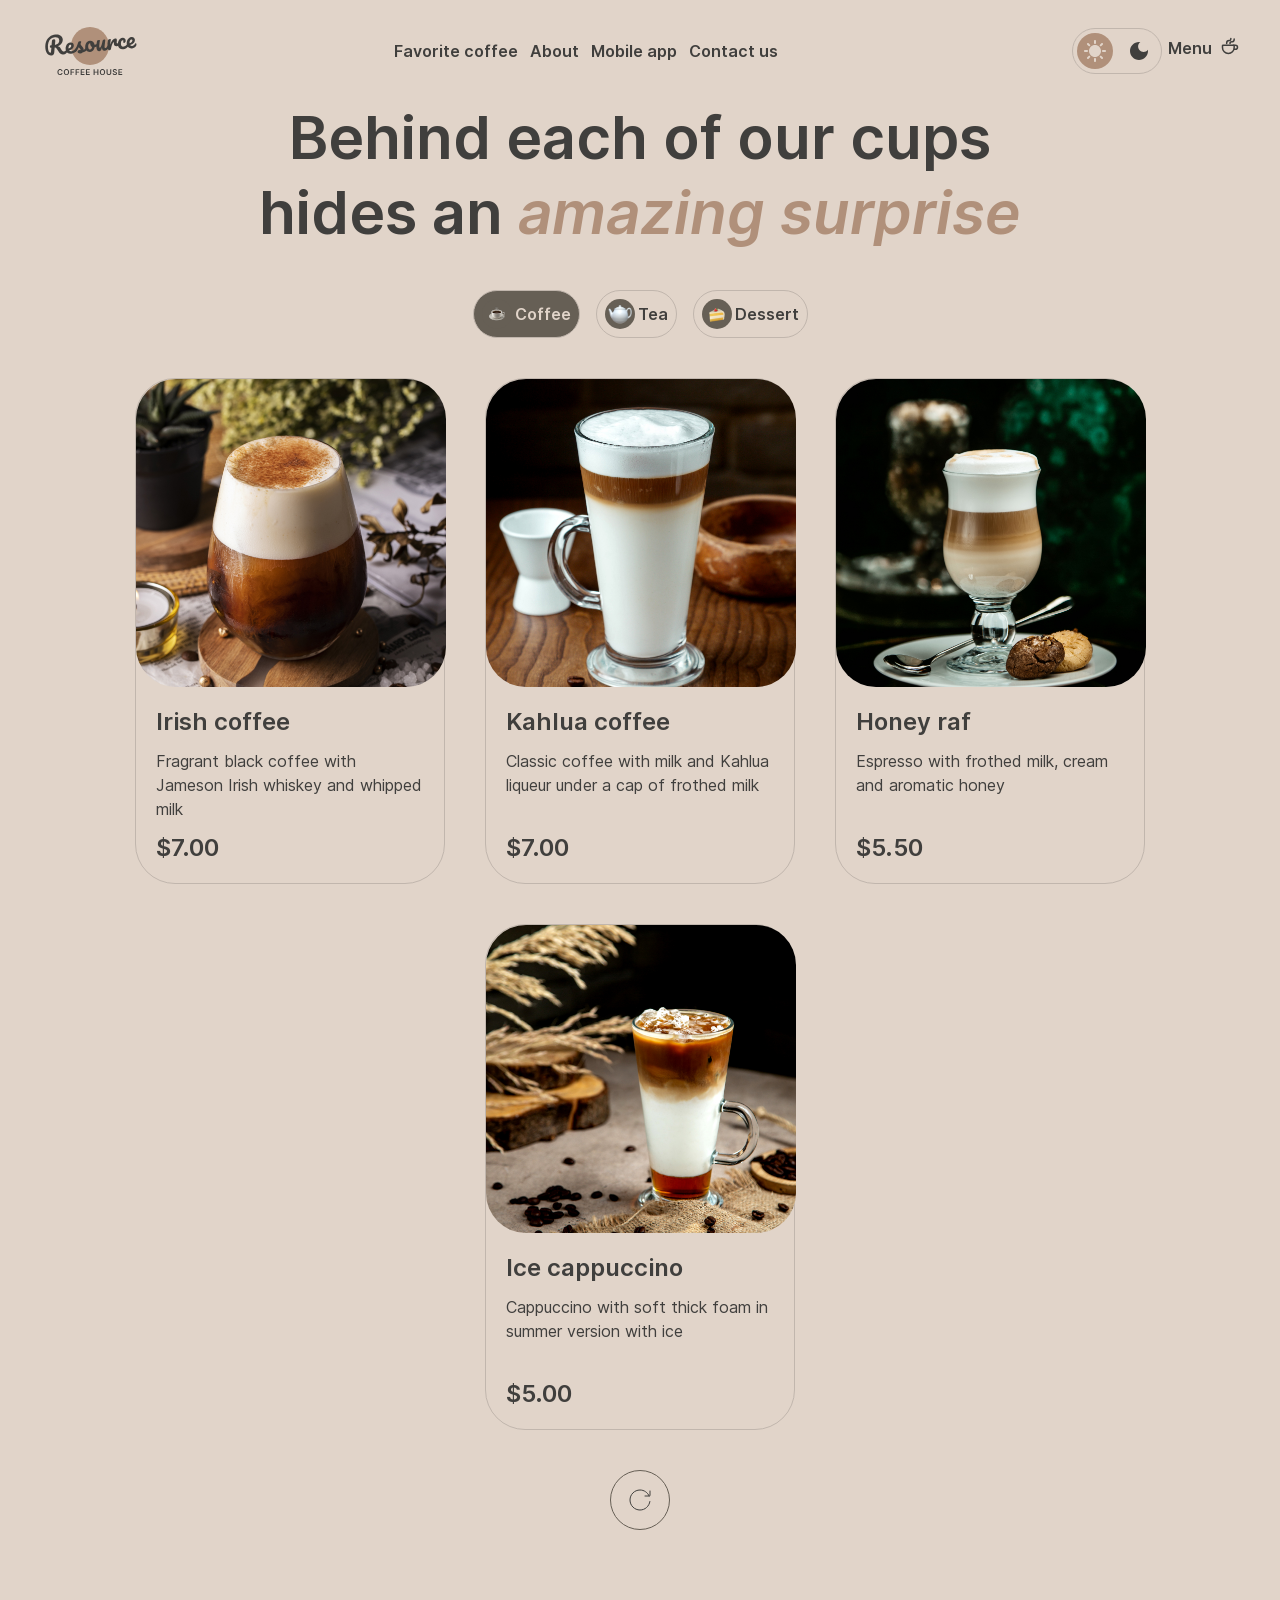
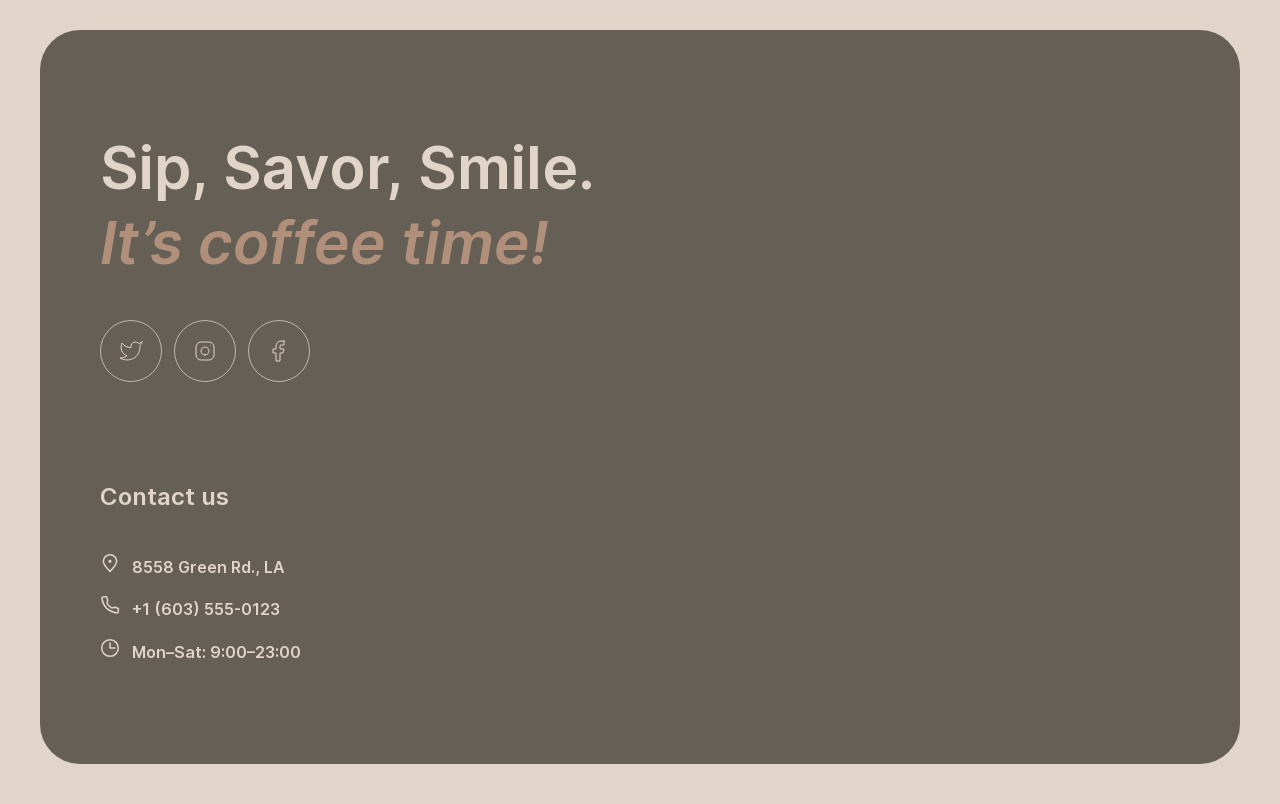
==== menu/index.html @ 9ee7d61a "fix: no use alt attr for decorative elements" ====
<!DOCTYPE html>
<html lang="en">

<head>
    <meta charset="UTF-8">
    <meta name="viewport" content="width=device-width, initial-scale=1.0">
    <title>Coffee House</title>
    <meta name="description" content="Coffee House">
    <meta name="keywords" content="Coffee House">

    <!-- < < < < < < < < FAVICON -->

    <!-- OG -->
    <meta property="og:site_name" content="Coffee House (Pavel Halanin)">
    <meta property="og:type" content="website">
    <meta property="og:url" content="/rsschool-landing-page/">
    <meta property="og:image" content="./../assets/favicon/favicon_256.jpg">
    <meta property="og:title" content="Coffee House (Pavel Halanin)">
    <meta property="og:description" content="Coffee House (Pavel Halanin)">

    <!-- Twitter -->
    <meta property="twitter:card" content="summary">
    <meta property="twitter:image" content="./../assets/favicon/favicon_256.jpg">
    <meta property="twitter:title" content="Coffee House (Pavel Halanin)">
    <meta property="twitter:description" content="Coffee House (Pavel Halanin)">

    <!-- Google -->
    <!-- Error on validator.w3.org -->
    <!--
    <meta itemprop="name" content="Coffee House (Pavel Halanin)">
    <meta itemprop="description" content="Coffee House (Pavel Halanin)">
    <meta itemprop="image" content="./../assets/favicon/favicon_256.jpg">
    -->

    <!-- Facebook -->
    <link rel="image_src" href="./../assets/favicon/favicon_256.jpg">

    <!-- Apple -->
    <link rel="apple-touch-icon" sizes="57x57" href="./../assets/favicon/favicon_57.png">
    <link rel="apple-touch-icon" sizes="60x60" href="./../assets/favicon/favicon_60.png">
    <link rel="apple-touch-icon" sizes="72x72" href="./../assets/favicon/favicon_72.png">
    <link rel="apple-touch-icon" sizes="76x76" href="./../assets/favicon/favicon_76.png">
    <link rel="apple-touch-icon" sizes="114x114" href="./../assets/favicon/favicon_114.png">
    <link rel="apple-touch-icon" sizes="120x120" href="./../assets/favicon/favicon_120.png">
    <link rel="apple-touch-icon" sizes="144x144" href="./../assets/favicon/favicon_144.png">
    <link rel="apple-touch-icon" sizes="152x152" href="./../assets/favicon/favicon_152.png">
    <link rel="apple-touch-icon" sizes="180x180" href="./../assets/favicon/favicon_180.png">

    <meta name="apple-mobile-web-app-title" content="Coffee House (Pavel Halanin)">

    <link rel="apple-touch-icon-precomposed" href="./../assets/favicon/favicon_152.png" sizes="152x152">
    <link rel="apple-touch-icon-precomposed" href="./../assets/favicon/favicon_120.png" sizes="120x120">
    <link rel="apple-touch-icon-precomposed" href="./../assets/favicon/favicon_76.png" sizes="76x76">
    <link rel="apple-touch-icon-precomposed" href="./../assets/favicon/favicon_57.png">

    <!-- Safari -->
    <link rel="mask-icon" href="./../assets/favicon/favicon.svg" color="#5bbad5">

    <!--favicon-->

    <link rel="icon" type="image/png" sizes="192x192" href="./../assets/favicon/favicon_192.png">
    <link rel="icon" type="image/png" sizes="96x96" href="./../assets/favicon/favicon_96.png">
    <link rel="icon" type="image/png" sizes="32x32" href="./../assets/favicon/favicon_32.png">
    <link rel="icon" type="image/png" sizes="16x16" href="./../assets/favicon/favicon_16.png">
    <link rel="icon" type="image/svg+xml" href="./../assets/favicon/favicon.svg">
    <link rel="shortcut icon" type="image/vnd.microsoft.icon" href="./../assets/favicon/favicon.svg">
    <meta name="application-name" content="Coffee House (Pavel Halanin)">
    <link rel="icon" type="image/x-icon" href="./../assets/favicon/favicon.ico">

    <!-- PWA -->
    <link rel="manifest" href="./../assets/favicon/manifest.webmanifest">
    <meta name="theme-color" content="#f8f9fa">

    <!-- Microsoft -->
    <meta name="msapplication-config" content="./../assets/favicon/ieconfig.xml">
    <meta name="msapplication-TileColor" content="#2d89ef">
    <meta name="msapplication-TileImage" content="./../assets/favicon/favicon_144.png">
    <!-- FAVICON > > > > > > > > -->

    <link rel="stylesheet" href="./../css/fonts.css?nocache=2026-09-23_19-55">
    <link rel="stylesheet" href="./../css/global.css?nocache=2026-09-23_19-55">
    <link rel="stylesheet" href="./../css/header.css?nocache=2026-09-23_20-30">
    <link rel="stylesheet" href="./../css/header_mobile.css?nocache=2026-09-23_21-30">
    <link rel="stylesheet" href="./../css/header_table.css?nocache=2026-09-23_20-30">
    <link rel="stylesheet" href="./../css/header_pc.css?nocache=2026-09-23_20-30">
    <link rel="stylesheet" href="./../css/menu.css?nocache=2026-09-23_19-55">
    <link rel="stylesheet" href="./../css/menu_mobile.css?nocache=2026-09-23_19-55">
    <link rel="stylesheet" href="./../css/menu_table.css?nocache=2026-09-23_19-55">
    <link rel="stylesheet" href="./../css/menu_pc.css?nocache=2026-09-23_19-55">
    <link rel="stylesheet" href="./../css/footer.css?nocache=2026-09-23_19-55">
    <link rel="stylesheet" href="./../css/footer_mobile.css?nocache=2026-09-23_19-55">
    <link rel="stylesheet" href="./../css/footer_table.css?nocache=2026-09-23_19-55">
    <link rel="stylesheet" href="./../css/footer_pc.css?nocache=2026-09-23_19-55">
    <script src="./../js/ThemeSwitcher.js?nocache=2026-09-23_19-55"></script>
</head>

<body>
    <script>
        ThemeSwitcher.init();
    </script>
    <input name="category" type="radio" style="display: none;" id="radio-coffee" value="coffee" checked>
    <input name="category" type="radio" style="display: none;" id="radio-tea" value="tea">
    <input name="category" type="radio" style="display: none;" id="radio-dessert" value="dessert">
    <div class="page__wrapper">
        <header class="header">
            <div class="container">
                <a class="header__logo" href="../">
                    <svg data-theme='light' width="100" height="60" viewBox="0 0 100 60" fill="none"
                        xmlns="http://www.w3.org/2000/svg">
                        <path
                            d="M69 25C69 35.4934 60.4934 44 50 44C39.5066 44 31 35.4934 31 25C31 14.5066 39.5066 6 50 6C60.4934 6 69 14.5066 69 25Z"
                            fill="#B0907A" />
                        <path
                            d="M95.6784 22.2913C95.8856 22.2732 96.0534 22.3548 96.1817 22.5364C96.326 22.7165 96.4127 22.9739 96.442 23.3086C96.4922 23.8824 96.4 24.3884 96.1652 24.8265C95.7789 25.5509 95.2359 26.1365 94.5362 26.5832C93.8524 27.0285 93.0084 27.295 92.0042 27.3829C90.4741 27.5168 89.2469 27.1664 88.3226 26.3318C87.3969 25.4812 86.8658 24.2749 86.7291 22.7129C86.6329 21.6131 86.7748 20.5727 87.1547 19.5919C87.5333 18.5951 88.1046 17.7822 88.8687 17.1532C89.6487 16.5229 90.5568 16.1623 91.5928 16.0717C92.5173 15.9908 93.2829 16.2049 93.8895 16.714C94.4948 17.2071 94.8386 17.9239 94.9209 18.8643C95.0171 19.9641 94.7016 20.9473 93.9743 21.814C93.2617 22.6633 91.9772 23.4021 90.1208 24.0303C90.5675 24.73 91.2451 25.0401 92.1537 24.9606C92.8072 24.9035 93.3279 24.7053 93.7158 24.3662C94.1197 24.0257 94.5692 23.4725 95.0643 22.7064C95.2346 22.4506 95.4393 22.3122 95.6784 22.2913ZM91.3914 18.4503C90.8016 18.5019 90.3295 18.8885 89.9751 19.6102C89.6365 20.3304 89.5098 21.1767 89.5949 22.149L89.5991 22.1968C90.5199 21.8914 91.2318 21.4918 91.7347 20.9981C92.2376 20.5044 92.4632 19.9626 92.4117 19.3729C92.3852 19.0701 92.2766 18.8386 92.0859 18.6786C91.9098 18.5013 91.6783 18.4252 91.3914 18.4503Z"
                            fill="#403F3D" />
                        <path
                            d="M83.2976 28.1446C81.7356 28.2813 80.4779 27.9497 79.5245 27.1497C78.5857 26.3324 78.0529 25.1985 77.926 23.7481C77.813 22.457 77.969 21.303 78.394 20.2861C78.819 19.2692 79.4149 18.4622 80.1818 17.8651C80.9487 17.268 81.7784 16.9304 82.671 16.8523C83.5477 16.7756 84.2481 16.9793 84.7723 17.4635C85.311 17.9303 85.6159 18.5702 85.6871 19.383C85.7456 20.0525 85.6437 20.6316 85.3813 21.1203C85.1348 21.6076 84.7725 21.8722 84.2944 21.9141C83.9915 21.9406 83.7382 21.8904 83.5344 21.7637C83.3465 21.6356 83.2414 21.444 83.2191 21.189C83.2093 21.0774 83.2141 20.9485 83.2334 20.8023C83.2527 20.6561 83.2676 20.5504 83.278 20.4852C83.3367 20.2392 83.357 20.0125 83.3389 19.8053C83.3208 19.5981 83.2511 19.4436 83.1297 19.3418C83.0243 19.2386 82.876 19.1953 82.6847 19.2121C82.3181 19.2441 81.9901 19.4415 81.7006 19.8041C81.4097 20.1508 81.193 20.6114 81.0506 21.186C80.9081 21.7606 80.8661 22.3826 80.9247 23.0521C81.0865 24.901 81.9723 25.7551 83.5821 25.6142C84.2356 25.557 84.9181 25.2805 85.6296 24.7846C86.3556 24.2714 87.0469 23.5444 87.7034 22.6036C87.8752 22.3637 88.0806 22.2333 88.3197 22.2124C88.5269 22.1942 88.6946 22.2759 88.8229 22.4574C88.9672 22.6375 89.054 22.895 89.0832 23.2297C89.1362 23.8354 89.028 24.3427 88.7587 24.7518C88.0904 25.7418 87.2526 26.5378 86.2452 27.1399C85.2524 27.7247 84.2699 28.0596 83.2976 28.1446Z"
                            fill="#403F3D" />
                        <path
                            d="M69.548 29.3476C68.9423 29.4006 68.4841 29.1195 68.1733 28.5042C67.8784 27.8876 67.6696 26.8779 67.5469 25.4753C67.3656 23.4032 67.4882 21.4089 67.9148 19.4924C68.0179 19.0177 68.2197 18.6627 68.5203 18.4276C68.8355 18.1752 69.288 18.0232 69.8778 17.9716C70.1965 17.9437 70.4232 17.964 70.5577 18.0326C70.6921 18.1011 70.7692 18.2469 70.7887 18.4701C70.811 18.7251 70.7416 19.3094 70.5806 20.2229C70.477 20.8744 70.3983 21.4434 70.3445 21.93C70.2907 22.4165 70.2626 23.0132 70.2602 23.7201C70.6663 22.3033 71.1584 21.136 71.7366 20.2181C72.3148 19.3002 72.8987 18.6308 73.4883 18.2098C74.0938 17.7874 74.6595 17.5532 75.1855 17.5072C76.2215 17.4166 76.7849 17.8893 76.8755 18.9253C76.8936 19.1325 76.8658 19.6409 76.7921 20.4504C76.7204 21.0991 76.6915 21.5032 76.7054 21.6626C76.7542 22.2204 76.9779 22.4819 77.3764 22.4471C77.8227 22.408 78.3658 22.0072 79.0057 21.2445C79.1948 21.0191 79.4009 20.8967 79.6241 20.8772C79.8313 20.8591 79.9991 20.9408 80.1274 21.1223C80.2702 21.2864 80.3549 21.5199 80.3814 21.8228C80.433 22.4125 80.314 22.8887 80.0245 23.2513C79.6187 23.7526 79.1275 24.1971 78.5511 24.5848C77.9893 24.9552 77.3736 25.1697 76.7042 25.2282C75.8594 25.3021 75.1951 25.1434 74.7111 24.7521C74.2431 24.3594 73.977 23.7965 73.9129 23.0633C73.892 22.8242 73.895 22.583 73.9219 22.3397C73.9258 22.0182 73.923 21.8016 73.9132 21.69C73.8909 21.435 73.7921 21.3151 73.6167 21.3305C73.3777 21.3514 73.0826 21.6503 72.7315 22.2271C72.395 22.7865 72.0738 23.5213 71.768 24.4314C71.4621 25.3415 71.2322 26.2932 71.0782 27.2864C70.9684 28.0509 70.8058 28.5791 70.5904 28.8709C70.3896 29.1455 70.0421 29.3044 69.548 29.3476Z"
                            fill="#403F3D" />
                        <path
                            d="M59.2457 30.2488C58.5284 30.3116 57.9101 30.0364 57.3907 29.4233C56.8858 28.7929 56.5901 27.9836 56.5037 26.9954C56.3991 25.8 56.3833 24.7012 56.4562 23.699C56.5277 22.6809 56.698 21.5979 56.967 20.4501C57.0845 19.958 57.2777 19.5958 57.5465 19.3635C57.8153 19.1312 58.2605 18.9878 58.8821 18.9334C59.2327 18.9028 59.4767 18.9376 59.614 19.038C59.7672 19.1371 59.8536 19.2981 59.8731 19.5213C59.8842 19.6488 59.8342 20.0868 59.7231 20.8354C59.6153 21.4391 59.5345 21.9842 59.4807 22.4707C59.3083 24.1722 59.2465 25.3019 59.2953 25.8598C59.3246 26.1945 59.3854 26.4301 59.4776 26.5666C59.5685 26.6871 59.7016 26.7397 59.8769 26.7244C60.116 26.7035 60.3899 26.4386 60.6988 25.9297C61.0235 25.4195 61.3426 24.6608 61.656 23.6536C61.9854 22.6451 62.2793 21.4148 62.5377 19.9627C62.6234 19.4734 62.7847 19.114 63.0216 18.8845C63.2744 18.6535 63.6638 18.5151 64.1898 18.4691C64.5564 18.437 64.8156 18.4625 64.9674 18.5456C65.1179 18.6127 65.2035 18.7658 65.2245 19.0049C65.2593 19.4034 65.1556 20.5127 64.9133 22.3327C64.6455 24.412 64.5325 25.6907 64.5744 26.1688C64.6009 26.4717 64.6855 26.7052 64.8284 26.8694C64.9698 27.0176 65.1442 27.0827 65.3514 27.0645C65.6702 27.0366 66.028 26.8126 66.4249 26.3924C66.8363 25.9549 67.3703 25.2657 68.0268 24.3249C68.1985 24.0851 68.4039 23.9547 68.643 23.9337C68.8502 23.9156 69.018 23.9973 69.1463 24.1788C69.2906 24.3589 69.3773 24.6163 69.4066 24.9511C69.4624 25.5886 69.3542 26.096 69.082 26.4731C68.4706 27.3779 67.79 28.1361 67.0405 28.7477C66.3069 29.358 65.438 29.707 64.4339 29.7949C63.6688 29.8618 63.0771 29.6165 62.6589 29.0588C62.2567 28.4997 62.0088 27.6862 61.9154 26.6183C61.7393 27.7259 61.406 28.5982 60.9157 29.2354C60.424 29.8566 59.8673 30.1944 59.2457 30.2488Z"
                            fill="#403F3D" />
                        <path
                            d="M57.5606 22.8796C57.7678 22.8614 57.9362 22.9511 58.0659 23.1485C58.1956 23.346 58.2744 23.6041 58.3023 23.9229C58.3692 24.688 58.1779 25.1625 57.7282 25.3463C56.8011 25.7647 55.7659 26.048 54.6225 26.1963C54.4367 27.5616 53.9332 28.6898 53.1117 29.5808C52.2888 30.4559 51.3115 30.9429 50.1799 31.0419C49.2235 31.1256 48.3824 30.9663 47.6566 30.564C46.9467 30.1603 46.383 29.5913 45.9654 28.8569C45.5478 28.1225 45.3 27.309 45.2219 26.4164C45.1159 25.205 45.2529 24.1089 45.6328 23.1281C46.0114 22.1313 46.5841 21.3343 47.351 20.7372C48.1165 20.1242 48.9933 19.7744 49.9816 19.688C51.1929 19.582 52.2022 19.9193 53.0093 20.6999C53.8309 21.4632 54.3592 22.453 54.5941 23.6691C55.339 23.5558 56.2177 23.3183 57.23 22.9567C57.3547 22.9136 57.4649 22.8879 57.5606 22.8796ZM50.1494 28.4908C50.6595 28.4462 51.0797 28.2007 51.41 27.7542C51.7563 27.3063 51.959 26.6863 52.0182 25.8941C51.4948 25.6026 51.0739 25.1977 50.7555 24.6795C50.4531 24.1599 50.2754 23.5972 50.2224 22.9916C50.2001 22.7365 50.2017 22.4794 50.2272 22.2202L50.1076 22.2307C49.4701 22.2864 48.9633 22.644 48.5873 23.3032C48.2259 23.9452 48.094 24.824 48.1916 25.9398C48.2683 26.8164 48.4942 27.4712 48.8694 27.9042C49.2605 28.3357 49.6872 28.5313 50.1494 28.4908Z"
                            fill="#403F3D" />
                        <path
                            d="M40.3098 32.4354C39.481 32.508 38.8267 32.3725 38.3469 32.029C37.8831 31.6841 37.6303 31.2726 37.5884 30.7944C37.5522 30.38 37.6722 30.0081 37.9486 29.6787C38.2249 29.3494 38.658 29.1589 39.2477 29.1073C39.4549 29.0892 39.6961 29.0922 39.9712 29.1163C40.2609 29.1231 40.4782 29.1282 40.623 29.1316C40.5709 28.7185 40.4411 28.3364 40.2337 27.9851C40.0422 27.6325 39.8043 27.3 39.52 26.9876C39.2343 26.6592 38.9687 26.3773 38.7232 26.1418C38.3114 27.1254 37.8856 27.9497 37.4459 28.6145C37.0221 29.278 36.5477 29.9137 36.0227 30.5218C35.7609 30.8338 35.4706 31.0038 35.1518 31.0316C34.8968 31.054 34.6819 30.9844 34.5072 30.823C34.3311 30.6457 34.2312 30.4216 34.2075 30.1506C34.1796 29.8318 34.2653 29.5272 34.4648 29.2367L34.7421 28.827C35.524 27.6664 36.1073 26.7159 36.4923 25.9756C36.7228 25.4896 36.9879 24.8481 37.2876 24.0509C37.5858 23.2379 37.874 22.4016 38.1522 21.542C38.3937 20.8142 38.9926 20.4085 39.9489 20.3248C40.3952 20.2858 40.7095 20.2984 40.8918 20.3628C41.0741 20.4271 41.1729 20.547 41.1883 20.7223C41.1967 20.8179 41.178 20.9722 41.1324 21.1849C41.0868 21.3977 41.0172 21.6126 40.9238 21.8296C40.6871 22.4285 40.5862 22.9272 40.621 23.3257C40.6419 23.5647 40.7446 23.8208 40.9291 24.0937C41.1296 24.3653 41.4239 24.7009 41.8123 25.1006C42.3809 25.7254 42.8136 26.2657 43.1105 26.7216C43.4219 27.1601 43.602 27.6583 43.6508 28.2162C43.6647 28.3756 43.6683 28.6001 43.6615 28.8898C44.4161 28.5187 45.2621 27.6335 46.1998 26.2345C46.3715 25.9946 46.5769 25.8642 46.816 25.8433C47.0232 25.8252 47.191 25.9069 47.3193 26.0884C47.4635 26.2685 47.5503 26.5259 47.5796 26.8606C47.6326 27.4663 47.5244 27.9737 47.255 28.3827C46.5445 29.4407 45.8387 30.185 45.1376 30.6158C44.451 31.0292 43.5751 31.2985 42.51 31.4238C41.9199 32.0215 41.1865 32.3587 40.3098 32.4354Z"
                            fill="#403F3D" />
                        <path
                            d="M36.6171 26.7357C36.8243 26.7175 36.9921 26.7992 37.1204 26.9807C37.2646 27.1608 37.3514 27.4183 37.3807 27.753C37.4365 28.3905 37.3283 28.8979 37.0561 29.2751C36.5291 30.0439 35.7502 30.7786 34.7193 31.4791C33.7044 32.1782 32.5833 32.5815 31.3559 32.6888C29.6823 32.8353 28.3436 32.4947 27.3396 31.667C26.3356 30.8394 25.7646 29.6365 25.6266 28.0586C25.5304 26.9588 25.6722 25.9185 26.0522 24.9376C26.4308 23.9408 27.0021 23.1279 27.7662 22.4989C28.5462 21.8686 29.4542 21.508 30.4903 21.4174C31.4147 21.3365 32.1803 21.5506 32.787 22.0597C33.3923 22.5528 33.7361 23.2696 33.8183 24.21C33.9145 25.3098 33.599 26.293 32.8718 27.1597C32.1591 28.009 30.8826 28.7471 29.0422 29.3739C29.5048 30.0722 30.294 30.3726 31.4098 30.275C32.127 30.2122 32.9183 29.894 33.7836 29.3204C34.6634 28.7295 35.4025 27.9983 36.0009 27.1269C36.1726 26.887 36.378 26.7566 36.6171 26.7357ZM30.2888 23.796C29.6991 23.8476 29.227 24.2342 28.8725 24.9559C28.534 25.6761 28.4073 26.5224 28.4923 27.4947L28.4965 27.5425C29.4174 27.2371 30.1293 26.8375 30.6322 26.3438C31.1351 25.8501 31.3607 25.3083 31.3091 24.7186C31.2826 24.4158 31.174 24.1843 30.9834 24.0243C30.8072 23.847 30.5757 23.7709 30.2888 23.796Z"
                            fill="#403F3D" />
                        <path
                            d="M27.6906 27.5167C27.8978 27.4986 28.0656 27.5803 28.1939 27.7618C28.3382 27.9419 28.4249 28.1993 28.4542 28.5341C28.5086 29.1557 28.4004 29.6631 28.1296 30.0561C27.4454 31.0476 26.7351 31.8324 25.9987 32.4108C25.261 32.9733 24.3581 33.3012 23.2902 33.3946C22.2541 33.4853 21.3451 33.2837 20.5631 32.79C19.797 32.2949 19.028 31.3985 18.256 30.1009C17.6351 29.063 17.151 28.3023 16.8035 27.8188C16.4547 27.3193 16.119 26.9712 15.7967 26.7745C15.4903 26.5765 15.1198 26.4724 14.6852 26.4622C14.6508 26.8025 14.5595 27.8705 14.4114 29.6663C14.3537 30.4744 14.3165 30.9675 14.3 31.1456C14.2256 32.1319 13.9724 32.9089 13.5402 33.4767C13.1067 34.0286 12.4038 34.3471 11.4315 34.4321C10.3636 34.5256 9.38799 34.2977 8.50477 33.7486C7.63609 33.1822 6.9298 32.3606 6.38589 31.2839C5.84059 30.1913 5.50518 28.9277 5.37968 27.4932C5.1454 24.8154 5.40544 22.4638 6.15978 20.4383C6.93006 18.4115 8.10738 16.8148 9.69174 15.6483C11.2906 14.4644 13.1899 13.7763 15.3895 13.5838C16.9196 13.45 18.223 13.5688 19.2994 13.9404C20.3759 14.312 21.1968 14.8826 21.762 15.6523C22.3432 16.4206 22.6784 17.3148 22.7676 18.3349C22.8457 19.2275 22.7073 20.1229 22.3522 21.0213C22.0117 21.9023 21.4476 22.7066 20.66 23.434C19.8724 24.1614 18.8869 24.7375 17.7034 25.1622C18.4866 25.3025 19.1057 25.5856 19.5605 26.0116C20.0154 26.4376 20.4891 27.0787 20.9816 27.9351C21.5115 28.8524 22.0112 29.5153 22.4806 29.924C22.966 30.3312 23.4955 30.5098 24.0693 30.4596C24.5794 30.4149 25.0509 30.205 25.4838 29.8299C25.9154 29.4388 26.4456 28.7981 27.0744 27.9079C27.2461 27.6681 27.4515 27.5377 27.6906 27.5167ZM11.3837 26.727C10.8418 26.7744 10.4561 26.6797 10.2266 26.4428C10.013 26.2045 9.89225 25.9259 9.86436 25.6071C9.8309 25.2246 9.92394 24.9113 10.1435 24.6672C10.379 24.4218 10.6562 24.2851 10.9749 24.2572L11.5727 24.2049C11.691 22.6206 11.8123 21.2528 11.9364 20.1016C12.053 19.0474 12.6771 18.4708 13.8088 18.3718C14.7173 18.2923 15.2071 18.659 15.2782 19.4719C15.2936 19.6473 15.2975 19.7835 15.2899 19.8805L14.9199 23.9121C15.7764 23.789 16.5393 23.5134 17.2085 23.0855C17.8937 22.6561 18.4149 22.0966 18.7722 21.4068C19.1454 20.7156 19.2957 19.9556 19.2232 19.1268C19.1353 18.1226 18.7236 17.3636 17.988 16.8498C17.2524 16.3359 16.2232 16.1369 14.9002 16.2526C13.3382 16.3893 12.0016 16.8997 10.8904 17.7839C9.79381 18.6508 8.98568 19.8779 8.46605 21.4653C7.94503 23.0366 7.78003 24.9142 7.97108 27.0978C8.06033 28.1179 8.24063 28.9855 8.51198 29.7006C8.78334 30.4157 9.08648 30.9432 9.42139 31.2834C9.75631 31.6235 10.0592 31.7817 10.3302 31.7579C10.5374 31.7398 10.6957 31.6216 10.8051 31.4032C10.9304 31.1834 11.0127 30.839 11.052 30.3698L11.3837 26.727Z"
                            fill="#403F3D" />
                        <path
                            d="M78.4033 54.0001V48.1819H82.1874V49.0654H79.4573V50.645H81.9914V51.5285H79.4573V53.1165H82.2101V54.0001H78.4033Z"
                            fill="#403F3D" />
                        <path
                            d="M75.9698 49.7813C75.9433 49.5332 75.8316 49.34 75.6346 49.2017C75.4395 49.0635 75.1857 48.9943 74.8732 48.9943C74.6535 48.9943 74.4651 49.0275 74.3079 49.0938C74.1507 49.1601 74.0304 49.25 73.9471 49.3637C73.8638 49.4773 73.8211 49.607 73.8192 49.7529C73.8192 49.8741 73.8467 49.9792 73.9016 50.0682C73.9585 50.1572 74.0352 50.233 74.1317 50.2955C74.2283 50.3561 74.3353 50.4072 74.4528 50.4489C74.5702 50.4906 74.6886 50.5256 74.8079 50.554L75.3533 50.6904C75.573 50.7415 75.7842 50.8106 75.9869 50.8977C76.1914 50.9849 76.3742 51.0947 76.5352 51.2273C76.698 51.3599 76.8268 51.5199 76.9215 51.7074C77.0162 51.8949 77.0636 52.1146 77.0636 52.3665C77.0636 52.7074 76.9764 53.0076 76.8022 53.2671C76.628 53.5246 76.3761 53.7263 76.0465 53.8722C75.7189 54.0161 75.3221 54.0881 74.8562 54.0881C74.4035 54.0881 74.0105 54.018 73.6772 53.8779C73.3458 53.7377 73.0863 53.5332 72.8988 53.2642C72.7132 52.9953 72.6128 52.6676 72.5977 52.2813H73.6346C73.6497 52.4839 73.7122 52.6525 73.8221 52.787C73.9319 52.9214 74.0749 53.0218 74.2511 53.0881C74.4291 53.1544 74.628 53.1875 74.8477 53.1875C75.0768 53.1875 75.2776 53.1534 75.4499 53.0852C75.6242 53.0152 75.7605 52.9186 75.859 52.7955C75.9575 52.6705 76.0077 52.5246 76.0096 52.358C76.0077 52.2065 75.9632 52.0815 75.8761 51.983C75.7889 51.8826 75.6668 51.7993 75.5096 51.733C75.3543 51.6648 75.1725 51.6042 74.9641 51.5512L74.3022 51.3807C73.823 51.2576 73.4442 51.071 73.1658 50.821C72.8893 50.5692 72.7511 50.2349 72.7511 49.8182C72.7511 49.4754 72.8439 49.1752 73.0295 48.9176C73.217 48.6601 73.4717 48.4602 73.7937 48.3182C74.1156 48.1743 74.4802 48.1023 74.8874 48.1023C75.3003 48.1023 75.6621 48.1743 75.9727 48.3182C76.2852 48.4602 76.5304 48.6582 76.7085 48.912C76.8865 49.1638 76.9783 49.4536 76.984 49.7813H75.9698Z"
                            fill="#403F3D" />
                        <path
                            d="M70.2081 48.1819H71.2621V51.983C71.2621 52.3997 71.1636 52.7662 70.9667 53.0825C70.7716 53.3987 70.497 53.6459 70.1428 53.8239C69.7886 54.0001 69.3748 54.0881 68.9013 54.0881C68.4259 54.0881 68.0112 54.0001 67.657 53.8239C67.3028 53.6459 67.0282 53.3987 66.8331 53.0825C66.6381 52.7662 66.5405 52.3997 66.5405 51.983V48.1819H67.5945V51.895C67.5945 52.1374 67.6475 52.3533 67.7536 52.5427C67.8615 52.7321 68.0131 52.8807 68.2081 52.9887C68.4032 53.0948 68.6343 53.1478 68.9013 53.1478C69.1684 53.1478 69.3994 53.0948 69.5945 52.9887C69.7915 52.8807 69.943 52.7321 70.049 52.5427C70.1551 52.3533 70.2081 52.1374 70.2081 51.895V48.1819Z"
                            fill="#403F3D" />
                        <path
                            d="M65.1444 51.0909C65.1444 51.7178 65.027 52.2548 64.7922 52.7017C64.5592 53.1468 64.241 53.4877 63.8376 53.7245C63.4361 53.9612 62.9806 54.0796 62.4711 54.0796C61.9617 54.0796 61.5052 53.9612 61.1018 53.7245C60.7003 53.4858 60.3821 53.144 60.1473 52.6989C59.9143 52.2519 59.7979 51.7159 59.7979 51.0909C59.7979 50.464 59.9143 49.9281 60.1473 49.483C60.3821 49.036 60.7003 48.6942 61.1018 48.4574C61.5052 48.2207 61.9617 48.1023 62.4711 48.1023C62.9806 48.1023 63.4361 48.2207 63.8376 48.4574C64.241 48.6942 64.5592 49.036 64.7922 49.483C65.027 49.9281 65.1444 50.464 65.1444 51.0909ZM64.0848 51.0909C64.0848 50.6496 64.0157 50.2775 63.8774 49.9745C63.741 49.6695 63.5516 49.4394 63.3092 49.2841C63.0668 49.1269 62.7874 49.0483 62.4711 49.0483C62.1549 49.0483 61.8755 49.1269 61.6331 49.2841C61.3907 49.4394 61.2003 49.6695 61.0621 49.9745C60.9257 50.2775 60.8575 50.6496 60.8575 51.0909C60.8575 51.5322 60.9257 51.9053 61.0621 52.2102C61.2003 52.5133 61.3907 52.7434 61.6331 52.9006C61.8755 53.0559 62.1549 53.1335 62.4711 53.1335C62.7874 53.1335 63.0668 53.0559 63.3092 52.9006C63.5516 52.7434 63.741 52.5133 63.8774 52.2102C64.0157 51.9053 64.0848 51.5322 64.0848 51.0909Z"
                            fill="#403F3D" />
                        <path
                            d="M53.5923 54.0001V48.1819H54.6463V50.645H57.3423V48.1819H58.3991V54.0001H57.3423V51.5285H54.6463V54.0001H53.5923Z"
                            fill="#403F3D" />
                        <path
                            d="M45.9487 54.0001V48.1819H49.7328V49.0654H47.0027V50.645H49.5368V51.5285H47.0027V53.1165H49.7556V54.0001H45.9487Z"
                            fill="#403F3D" />
                        <path
                            d="M40.689 54.0001V48.1819H44.4731V49.0654H41.7429V50.645H44.277V51.5285H41.7429V53.1165H44.4958V54.0001H40.689Z"
                            fill="#403F3D" />
                        <path
                            d="M35.6016 54.0001V48.1819H39.3288V49.0654H36.6555V50.645H39.0732V51.5285H36.6555V54.0001H35.6016Z"
                            fill="#403F3D" />
                        <path
                            d="M30.5142 54.0001V48.1819H34.2414V49.0654H31.5681V50.645H33.9858V51.5285H31.5681V54.0001H30.5142Z"
                            fill="#403F3D" />
                        <path
                            d="M29.1176 51.0909C29.1176 51.7178 29.0002 52.2548 28.7653 52.7017C28.5324 53.1468 28.2142 53.4877 27.8108 53.7245C27.4093 53.9612 26.9538 54.0796 26.4443 54.0796C25.9348 54.0796 25.4784 53.9612 25.075 53.7245C24.6735 53.4858 24.3553 53.144 24.1204 52.6989C23.8875 52.2519 23.771 51.7159 23.771 51.0909C23.771 50.464 23.8875 49.9281 24.1204 49.483C24.3553 49.036 24.6735 48.6942 25.075 48.4574C25.4784 48.2207 25.9348 48.1023 26.4443 48.1023C26.9538 48.1023 27.4093 48.2207 27.8108 48.4574C28.2142 48.6942 28.5324 49.036 28.7653 49.483C29.0002 49.9281 29.1176 50.464 29.1176 51.0909ZM28.0579 51.0909C28.0579 50.6496 27.9888 50.2775 27.8505 49.9745C27.7142 49.6695 27.5248 49.4394 27.2824 49.2841C27.0399 49.1269 26.7606 49.0483 26.4443 49.0483C26.128 49.0483 25.8486 49.1269 25.6062 49.2841C25.3638 49.4394 25.1735 49.6695 25.0352 49.9745C24.8988 50.2775 24.8307 50.6496 24.8307 51.0909C24.8307 51.5322 24.8988 51.9053 25.0352 52.2102C25.1735 52.5133 25.3638 52.7434 25.6062 52.9006C25.8486 53.0559 26.128 53.1335 26.4443 53.1335C26.7606 53.1335 27.0399 53.0559 27.2824 52.9006C27.5248 52.7434 27.7142 52.5133 27.8505 52.2102C27.9888 51.9053 28.0579 51.5322 28.0579 51.0909Z"
                            fill="#403F3D" />
                        <path
                            d="M22.5536 50.1449H21.4911C21.4608 49.9707 21.4049 49.8163 21.3235 49.6818C21.2421 49.5455 21.1407 49.4299 21.0195 49.3352C20.8983 49.2406 20.7601 49.1695 20.6048 49.1222C20.4513 49.0729 20.2856 49.0483 20.1076 49.0483C19.7913 49.0483 19.511 49.1279 19.2667 49.287C19.0224 49.4442 18.8311 49.6752 18.6928 49.9801C18.5546 50.2832 18.4854 50.6534 18.4854 51.0909C18.4854 51.536 18.5546 51.911 18.6928 52.2159C18.833 52.519 19.0243 52.7481 19.2667 52.9034C19.511 53.0568 19.7904 53.1335 20.1048 53.1335C20.279 53.1335 20.4419 53.1108 20.5934 53.0654C20.7468 53.018 20.8841 52.9489 21.0053 52.858C21.1284 52.7671 21.2317 52.6553 21.315 52.5227C21.4002 52.3902 21.4589 52.2387 21.4911 52.0682L22.5536 52.0739C22.5138 52.3504 22.4277 52.6099 22.2951 52.8523C22.1644 53.0947 21.993 53.3087 21.7809 53.4943C21.5688 53.6781 21.3207 53.822 21.0366 53.9262C20.7525 54.0284 20.4371 54.0796 20.0906 54.0796C19.5792 54.0796 19.1228 53.9612 18.7212 53.7245C18.3197 53.4877 18.0034 53.1459 17.7724 52.6989C17.5413 52.2519 17.4258 51.7159 17.4258 51.0909C17.4258 50.464 17.5423 49.9281 17.7752 49.483C18.0082 49.036 18.3254 48.6942 18.7269 48.4574C19.1284 48.2207 19.583 48.1023 20.0906 48.1023C20.4144 48.1023 20.7156 48.1477 20.994 48.2387C21.2724 48.3296 21.5205 48.4631 21.7383 48.6392C21.9561 48.8135 22.1351 49.0275 22.2752 49.2813C22.4173 49.5332 22.5101 49.821 22.5536 50.1449Z"
                            fill="#403F3D" />
                    </svg>
                    <svg data-theme='dark' width="100" height="60" viewBox="0 0 100 60" fill="none"
                        xmlns="http://www.w3.org/2000/svg">
                        <path
                            d="M69 25C69 35.4934 60.4934 44 50 44C39.5066 44 31 35.4934 31 25C31 14.5066 39.5066 6 50 6C60.4934 6 69 14.5066 69 25Z"
                            fill="#B0907A" />
                        <path
                            d="M95.6784 22.2913C95.8856 22.2732 96.0534 22.3548 96.1817 22.5364C96.326 22.7165 96.4127 22.9739 96.442 23.3086C96.4922 23.8824 96.4 24.3884 96.1652 24.8265C95.7789 25.5509 95.2359 26.1365 94.5362 26.5832C93.8524 27.0285 93.0084 27.295 92.0042 27.3829C90.4741 27.5168 89.2469 27.1664 88.3226 26.3318C87.3969 25.4812 86.8658 24.2749 86.7291 22.7129C86.6329 21.6131 86.7748 20.5727 87.1547 19.5919C87.5333 18.5951 88.1046 17.7822 88.8687 17.1532C89.6487 16.5229 90.5568 16.1623 91.5928 16.0717C92.5173 15.9908 93.2829 16.2049 93.8895 16.714C94.4948 17.2071 94.8386 17.9239 94.9209 18.8643C95.0171 19.9641 94.7016 20.9473 93.9743 21.814C93.2617 22.6633 91.9772 23.4021 90.1208 24.0303C90.5675 24.73 91.2451 25.0401 92.1537 24.9606C92.8072 24.9035 93.3279 24.7053 93.7158 24.3662C94.1197 24.0257 94.5692 23.4725 95.0643 22.7064C95.2346 22.4506 95.4393 22.3122 95.6784 22.2913ZM91.3914 18.4503C90.8016 18.5019 90.3295 18.8885 89.9751 19.6102C89.6365 20.3304 89.5098 21.1767 89.5949 22.149L89.5991 22.1968C90.5199 21.8914 91.2318 21.4918 91.7347 20.9981C92.2376 20.5044 92.4632 19.9626 92.4117 19.3729C92.3852 19.0701 92.2766 18.8386 92.0859 18.6786C91.9098 18.5013 91.6783 18.4252 91.3914 18.4503Z"
                            fill="#E1D4C9" />
                        <path
                            d="M83.2976 28.1446C81.7356 28.2813 80.4779 27.9497 79.5245 27.1497C78.5857 26.3324 78.0529 25.1985 77.926 23.7481C77.813 22.457 77.969 21.303 78.394 20.2861C78.819 19.2692 79.4149 18.4622 80.1818 17.8651C80.9487 17.268 81.7784 16.9304 82.671 16.8523C83.5477 16.7756 84.2481 16.9793 84.7723 17.4635C85.311 17.9303 85.6159 18.5702 85.6871 19.383C85.7456 20.0525 85.6437 20.6316 85.3813 21.1203C85.1348 21.6076 84.7725 21.8722 84.2944 21.9141C83.9915 21.9406 83.7382 21.8904 83.5344 21.7637C83.3465 21.6356 83.2414 21.444 83.2191 21.189C83.2093 21.0774 83.2141 20.9485 83.2334 20.8023C83.2527 20.6561 83.2676 20.5504 83.278 20.4852C83.3367 20.2392 83.357 20.0125 83.3389 19.8053C83.3208 19.5981 83.2511 19.4436 83.1297 19.3418C83.0243 19.2386 82.876 19.1953 82.6847 19.2121C82.3181 19.2441 81.9901 19.4415 81.7006 19.8041C81.4097 20.1508 81.193 20.6114 81.0506 21.186C80.9081 21.7606 80.8661 22.3826 80.9247 23.0521C81.0865 24.901 81.9723 25.7551 83.5821 25.6142C84.2356 25.557 84.9181 25.2805 85.6296 24.7846C86.3556 24.2714 87.0469 23.5444 87.7034 22.6036C87.8752 22.3637 88.0806 22.2333 88.3197 22.2124C88.5269 22.1942 88.6946 22.2759 88.8229 22.4574C88.9672 22.6375 89.054 22.895 89.0832 23.2297C89.1362 23.8354 89.028 24.3427 88.7587 24.7518C88.0904 25.7418 87.2526 26.5378 86.2452 27.1399C85.2524 27.7247 84.2699 28.0596 83.2976 28.1446Z"
                            fill="#E1D4C9" />
                        <path
                            d="M69.548 29.3476C68.9423 29.4006 68.4841 29.1195 68.1733 28.5042C67.8784 27.8876 67.6696 26.8779 67.5469 25.4753C67.3656 23.4032 67.4882 21.4089 67.9148 19.4924C68.0179 19.0177 68.2197 18.6627 68.5203 18.4276C68.8355 18.1752 69.288 18.0232 69.8778 17.9716C70.1965 17.9437 70.4232 17.964 70.5577 18.0326C70.6921 18.1011 70.7692 18.2469 70.7887 18.4701C70.811 18.7251 70.7416 19.3094 70.5806 20.2229C70.477 20.8744 70.3983 21.4434 70.3445 21.93C70.2907 22.4165 70.2626 23.0132 70.2602 23.7201C70.6663 22.3033 71.1584 21.136 71.7366 20.2181C72.3148 19.3002 72.8987 18.6308 73.4883 18.2098C74.0938 17.7874 74.6595 17.5532 75.1855 17.5072C76.2215 17.4166 76.7849 17.8893 76.8755 18.9253C76.8936 19.1325 76.8658 19.6409 76.7921 20.4504C76.7204 21.0991 76.6915 21.5032 76.7054 21.6626C76.7542 22.2204 76.9779 22.4819 77.3764 22.4471C77.8227 22.408 78.3658 22.0072 79.0057 21.2445C79.1948 21.0191 79.4009 20.8967 79.6241 20.8772C79.8313 20.8591 79.9991 20.9408 80.1274 21.1223C80.2702 21.2864 80.3549 21.5199 80.3814 21.8228C80.433 22.4125 80.314 22.8887 80.0245 23.2513C79.6187 23.7526 79.1275 24.1971 78.5511 24.5848C77.9893 24.9552 77.3736 25.1697 76.7042 25.2282C75.8594 25.3021 75.1951 25.1434 74.7111 24.7521C74.2431 24.3594 73.977 23.7965 73.9129 23.0633C73.892 22.8242 73.895 22.583 73.9219 22.3397C73.9258 22.0182 73.923 21.8016 73.9132 21.69C73.8909 21.435 73.7921 21.3151 73.6167 21.3305C73.3777 21.3514 73.0826 21.6503 72.7315 22.2271C72.395 22.7865 72.0738 23.5213 71.768 24.4314C71.4621 25.3415 71.2322 26.2932 71.0782 27.2864C70.9684 28.0509 70.8058 28.5791 70.5904 28.8709C70.3896 29.1455 70.0421 29.3044 69.548 29.3476Z"
                            fill="#E1D4C9" />
                        <path
                            d="M59.2452 30.2488C58.5279 30.3116 57.9096 30.0364 57.3902 29.4233C56.8853 28.7929 56.5897 27.9836 56.5032 26.9954C56.3986 25.8 56.3828 24.7012 56.4557 23.699C56.5273 22.6809 56.6975 21.5979 56.9665 20.4501C57.0841 19.958 57.2772 19.5958 57.546 19.3635C57.8148 19.1312 58.26 18.9878 58.8816 18.9334C59.2323 18.9028 59.4762 18.9376 59.6135 19.038C59.7667 19.1371 59.8531 19.2981 59.8726 19.5213C59.8838 19.6488 59.8337 20.0868 59.7226 20.8354C59.6148 21.4391 59.534 21.9842 59.4802 22.4707C59.3078 24.1722 59.246 25.3019 59.2948 25.8598C59.3241 26.1945 59.3849 26.4301 59.4771 26.5666C59.568 26.6871 59.7011 26.7397 59.8764 26.7244C60.1155 26.7035 60.3895 26.4386 60.6983 25.9297C61.023 25.4195 61.3421 24.6608 61.6555 23.6536C61.9849 22.6451 62.2788 21.4148 62.5372 19.9627C62.6229 19.4734 62.7842 19.114 63.0211 18.8845C63.2739 18.6535 63.6633 18.5151 64.1893 18.4691C64.5559 18.437 64.8151 18.4625 64.967 18.5456C65.1174 18.6127 65.203 18.7658 65.224 19.0049C65.2588 19.4034 65.1551 20.5127 64.9128 22.3327C64.645 24.412 64.532 25.6907 64.5739 26.1688C64.6004 26.4717 64.685 26.7052 64.8279 26.8694C64.9693 27.0176 65.1437 27.0827 65.3509 27.0645C65.6697 27.0366 66.0275 26.8126 66.4244 26.3924C66.8358 25.9549 67.3698 25.2657 68.0263 24.3249C68.198 24.0851 68.4035 23.9547 68.6425 23.9337C68.8498 23.9156 69.0175 23.9973 69.1458 24.1788C69.2901 24.3589 69.3768 24.6163 69.4061 24.9511C69.4619 25.5886 69.3537 26.096 69.0815 26.4731C68.4701 27.3779 67.7896 28.1361 67.04 28.7477C66.3064 29.358 65.4375 29.707 64.4334 29.7949C63.6683 29.8618 63.0766 29.6165 62.6585 29.0588C62.2562 28.4997 62.0084 27.6862 61.9149 26.6183C61.7388 27.7259 61.4055 28.5982 60.9152 29.2354C60.4235 29.8566 59.8668 30.1944 59.2452 30.2488Z"
                            fill="#E1D4C9" />
                        <path
                            d="M57.5606 22.8796C57.7678 22.8614 57.9362 22.9511 58.0659 23.1485C58.1956 23.346 58.2744 23.6041 58.3023 23.9229C58.3692 24.688 58.1779 25.1625 57.7282 25.3463C56.8011 25.7647 55.7659 26.048 54.6225 26.1963C54.4367 27.5616 53.9332 28.6898 53.1117 29.5808C52.2888 30.4559 51.3115 30.9429 50.1799 31.0419C49.2235 31.1256 48.3824 30.9663 47.6566 30.564C46.9467 30.1603 46.383 29.5913 45.9654 28.8569C45.5478 28.1225 45.3 27.309 45.2219 26.4164C45.1159 25.205 45.2529 24.1089 45.6328 23.1281C46.0114 22.1313 46.5841 21.3343 47.351 20.7372C48.1165 20.1242 48.9933 19.7744 49.9816 19.688C51.1929 19.582 52.2022 19.9193 53.0093 20.6999C53.8309 21.4632 54.3592 22.453 54.5941 23.6691C55.339 23.5558 56.2177 23.3183 57.23 22.9567C57.3547 22.9136 57.4649 22.8879 57.5606 22.8796ZM50.1494 28.4908C50.6595 28.4462 51.0797 28.2007 51.41 27.7542C51.7563 27.3063 51.959 26.6863 52.0182 25.8941C51.4948 25.6026 51.0739 25.1977 50.7555 24.6795C50.4531 24.1599 50.2754 23.5972 50.2224 22.9916C50.2001 22.7365 50.2017 22.4794 50.2272 22.2202L50.1076 22.2307C49.4701 22.2864 48.9633 22.644 48.5873 23.3032C48.2259 23.9452 48.094 24.824 48.1916 25.9398C48.2683 26.8164 48.4942 27.4712 48.8694 27.9042C49.2605 28.3357 49.6872 28.5313 50.1494 28.4908Z"
                            fill="#E1D4C9" />
                        <path
                            d="M40.3093 32.4354C39.4805 32.508 38.8262 32.3725 38.3464 32.029C37.8826 31.6841 37.6298 31.2726 37.5879 30.7944C37.5517 30.38 37.6717 30.0081 37.9481 29.6787C38.2244 29.3494 38.6575 29.1589 39.2472 29.1073C39.4544 29.0892 39.6956 29.0922 39.9708 29.1163C40.2604 29.1231 40.4777 29.1282 40.6226 29.1316C40.5704 28.7185 40.4406 28.3364 40.2332 27.9851C40.0417 27.6325 39.8038 27.3 39.5195 26.9876C39.2338 26.6592 38.9682 26.3773 38.7228 26.1418C38.3109 27.1254 37.8851 27.9497 37.4454 28.6145C37.0216 29.278 36.5472 29.9137 36.0222 30.5218C35.7604 30.8338 35.4701 31.0038 35.1513 31.0316C34.8963 31.054 34.6814 30.9844 34.5067 30.823C34.3306 30.6457 34.2307 30.4216 34.207 30.1506C34.1791 29.8318 34.2648 29.5272 34.4643 29.2367L34.7416 28.827C35.5235 27.6664 36.1068 26.7159 36.4918 25.9756C36.7223 25.4896 36.9874 24.8481 37.2871 24.0509C37.5853 23.2379 37.8735 22.4016 38.1517 21.542C38.3932 20.8142 38.9921 20.4085 39.9484 20.3248C40.3947 20.2858 40.709 20.2984 40.8913 20.3628C41.0736 20.4271 41.1725 20.547 41.1878 20.7223C41.1962 20.8179 41.1775 20.9722 41.1319 21.1849C41.0863 21.3977 41.0167 21.6126 40.9233 21.8296C40.6866 22.4285 40.5857 22.9272 40.6205 23.3257C40.6415 23.5647 40.7442 23.8208 40.9286 24.0937C41.1291 24.3653 41.4235 24.7009 41.8118 25.1006C42.3804 25.7254 42.8131 26.2657 43.11 26.7216C43.4214 27.1601 43.6015 27.6583 43.6503 28.2162C43.6642 28.3756 43.6678 28.6001 43.6611 28.8898C44.4156 28.5187 45.2617 27.6335 46.1993 26.2345C46.371 25.9946 46.5765 25.8642 46.8155 25.8433C47.0227 25.8252 47.1905 25.9069 47.3188 26.0884C47.4631 26.2685 47.5498 26.5259 47.5791 26.8606C47.6321 27.4663 47.5239 27.9737 47.2545 28.3827C46.544 29.4407 45.8382 30.185 45.1371 30.6158C44.4505 31.0292 43.5747 31.2985 42.5095 31.4238C41.9194 32.0215 41.186 32.3587 40.3093 32.4354Z"
                            fill="#E1D4C9" />
                        <path
                            d="M36.6171 26.7357C36.8243 26.7175 36.9921 26.7992 37.1204 26.9807C37.2646 27.1608 37.3514 27.4183 37.3807 27.753C37.4365 28.3905 37.3283 28.8979 37.0561 29.2751C36.5291 30.0439 35.7502 30.7786 34.7193 31.4791C33.7044 32.1782 32.5833 32.5815 31.3559 32.6888C29.6823 32.8353 28.3436 32.4947 27.3396 31.667C26.3356 30.8394 25.7646 29.6365 25.6266 28.0586C25.5304 26.9588 25.6722 25.9185 26.0522 24.9376C26.4308 23.9408 27.0021 23.1279 27.7662 22.4989C28.5462 21.8686 29.4542 21.508 30.4903 21.4174C31.4147 21.3365 32.1803 21.5506 32.787 22.0597C33.3923 22.5528 33.7361 23.2696 33.8183 24.21C33.9145 25.3098 33.599 26.293 32.8718 27.1597C32.1591 28.009 30.8826 28.7471 29.0422 29.3739C29.5048 30.0722 30.294 30.3726 31.4098 30.275C32.127 30.2122 32.9183 29.894 33.7836 29.3204C34.6634 28.7295 35.4025 27.9983 36.0009 27.1269C36.1726 26.887 36.378 26.7566 36.6171 26.7357ZM30.2888 23.796C29.6991 23.8476 29.227 24.2342 28.8725 24.9559C28.534 25.6761 28.4073 26.5224 28.4923 27.4947L28.4965 27.5425C29.4174 27.2371 30.1293 26.8375 30.6322 26.3438C31.1351 25.8501 31.3607 25.3083 31.3091 24.7186C31.2826 24.4158 31.174 24.1843 30.9834 24.0243C30.8072 23.847 30.5757 23.7709 30.2888 23.796Z"
                            fill="#E1D4C9" />
                        <path
                            d="M27.6906 27.5167C27.8978 27.4986 28.0656 27.5803 28.1939 27.7618C28.3382 27.9419 28.4249 28.1993 28.4542 28.5341C28.5086 29.1557 28.4004 29.6631 28.1296 30.0561C27.4454 31.0476 26.7351 31.8324 25.9987 32.4108C25.261 32.9733 24.3581 33.3012 23.2902 33.3946C22.2541 33.4853 21.3451 33.2837 20.5631 32.79C19.797 32.2949 19.028 31.3985 18.256 30.1009C17.6351 29.063 17.151 28.3023 16.8035 27.8188C16.4547 27.3193 16.119 26.9712 15.7967 26.7745C15.4903 26.5765 15.1198 26.4724 14.6852 26.4622C14.6508 26.8025 14.5595 27.8705 14.4114 29.6663C14.3537 30.4744 14.3165 30.9675 14.3 31.1456C14.2256 32.1319 13.9724 32.9089 13.5402 33.4767C13.1067 34.0286 12.4038 34.3471 11.4315 34.4321C10.3636 34.5256 9.38799 34.2977 8.50477 33.7486C7.63609 33.1822 6.9298 32.3606 6.38589 31.2839C5.84059 30.1913 5.50518 28.9277 5.37968 27.4932C5.1454 24.8154 5.40544 22.4638 6.15978 20.4383C6.93006 18.4115 8.10738 16.8148 9.69174 15.6483C11.2906 14.4644 13.1899 13.7763 15.3895 13.5838C16.9196 13.45 18.223 13.5688 19.2994 13.9404C20.3759 14.312 21.1968 14.8826 21.762 15.6523C22.3432 16.4206 22.6784 17.3148 22.7676 18.3349C22.8457 19.2275 22.7073 20.1229 22.3522 21.0213C22.0117 21.9023 21.4476 22.7066 20.66 23.434C19.8724 24.1614 18.8869 24.7375 17.7034 25.1622C18.4866 25.3025 19.1057 25.5856 19.5605 26.0116C20.0154 26.4376 20.4891 27.0787 20.9816 27.9351C21.5115 28.8524 22.0112 29.5153 22.4806 29.924C22.966 30.3312 23.4955 30.5098 24.0693 30.4596C24.5794 30.4149 25.0509 30.205 25.4838 29.8299C25.9154 29.4388 26.4456 28.7981 27.0744 27.9079C27.2461 27.6681 27.4515 27.5377 27.6906 27.5167ZM11.3837 26.727C10.8418 26.7744 10.4561 26.6797 10.2266 26.4428C10.013 26.2045 9.89225 25.9259 9.86436 25.6071C9.8309 25.2246 9.92394 24.9113 10.1435 24.6672C10.379 24.4218 10.6562 24.2851 10.9749 24.2572L11.5727 24.2049C11.691 22.6206 11.8123 21.2528 11.9364 20.1016C12.053 19.0474 12.6771 18.4708 13.8088 18.3718C14.7173 18.2923 15.2071 18.659 15.2782 19.4719C15.2936 19.6473 15.2975 19.7835 15.2899 19.8805L14.9199 23.9121C15.7764 23.789 16.5393 23.5134 17.2085 23.0855C17.8937 22.6561 18.4149 22.0966 18.7722 21.4068C19.1454 20.7156 19.2957 19.9556 19.2232 19.1268C19.1353 18.1226 18.7236 17.3636 17.988 16.8498C17.2524 16.3359 16.2232 16.1369 14.9002 16.2526C13.3382 16.3893 12.0016 16.8997 10.8904 17.7839C9.79381 18.6508 8.98568 19.8779 8.46605 21.4653C7.94503 23.0366 7.78003 24.9142 7.97108 27.0978C8.06033 28.1179 8.24063 28.9855 8.51198 29.7006C8.78334 30.4157 9.08648 30.9432 9.42139 31.2834C9.75631 31.6235 10.0592 31.7817 10.3302 31.7579C10.5374 31.7398 10.6957 31.6216 10.8051 31.4032C10.9304 31.1834 11.0127 30.839 11.052 30.3698L11.3837 26.727Z"
                            fill="#E1D4C9" />
                        <path
                            d="M78.4033 54.0001V48.1819H82.1874V49.0654H79.4573V50.645H81.9914V51.5285H79.4573V53.1165H82.2101V54.0001H78.4033Z"
                            fill="#E1D4C9" />
                        <path
                            d="M75.9698 49.7813C75.9433 49.5332 75.8316 49.34 75.6346 49.2017C75.4395 49.0635 75.1857 48.9943 74.8732 48.9943C74.6535 48.9943 74.4651 49.0275 74.3079 49.0938C74.1507 49.1601 74.0304 49.25 73.9471 49.3637C73.8638 49.4773 73.8211 49.607 73.8192 49.7529C73.8192 49.8741 73.8467 49.9792 73.9016 50.0682C73.9585 50.1572 74.0352 50.233 74.1317 50.2955C74.2283 50.3561 74.3353 50.4072 74.4528 50.4489C74.5702 50.4906 74.6886 50.5256 74.8079 50.554L75.3533 50.6904C75.573 50.7415 75.7842 50.8106 75.9869 50.8977C76.1914 50.9849 76.3742 51.0947 76.5352 51.2273C76.698 51.3599 76.8268 51.5199 76.9215 51.7074C77.0162 51.8949 77.0636 52.1146 77.0636 52.3665C77.0636 52.7074 76.9764 53.0076 76.8022 53.2671C76.628 53.5246 76.3761 53.7263 76.0465 53.8722C75.7189 54.0161 75.3221 54.0881 74.8562 54.0881C74.4035 54.0881 74.0105 54.018 73.6772 53.8779C73.3458 53.7377 73.0863 53.5332 72.8988 53.2642C72.7132 52.9953 72.6128 52.6676 72.5977 52.2813H73.6346C73.6497 52.4839 73.7122 52.6525 73.8221 52.787C73.9319 52.9214 74.0749 53.0218 74.2511 53.0881C74.4291 53.1544 74.628 53.1875 74.8477 53.1875C75.0768 53.1875 75.2776 53.1534 75.4499 53.0852C75.6242 53.0152 75.7605 52.9186 75.859 52.7955C75.9575 52.6705 76.0077 52.5246 76.0096 52.358C76.0077 52.2065 75.9632 52.0815 75.8761 51.983C75.7889 51.8826 75.6668 51.7993 75.5096 51.733C75.3543 51.6648 75.1725 51.6042 74.9641 51.5512L74.3022 51.3807C73.823 51.2576 73.4442 51.071 73.1658 50.821C72.8893 50.5692 72.7511 50.2349 72.7511 49.8182C72.7511 49.4754 72.8439 49.1752 73.0295 48.9176C73.217 48.6601 73.4717 48.4602 73.7937 48.3182C74.1156 48.1743 74.4802 48.1023 74.8874 48.1023C75.3003 48.1023 75.6621 48.1743 75.9727 48.3182C76.2852 48.4602 76.5304 48.6582 76.7085 48.912C76.8865 49.1638 76.9783 49.4536 76.984 49.7813H75.9698Z"
                            fill="#E1D4C9" />
                        <path
                            d="M70.2086 48.1819H71.2626V51.983C71.2626 52.3997 71.1641 52.7662 70.9672 53.0825C70.7721 53.3987 70.4975 53.6459 70.1433 53.8239C69.7891 54.0001 69.3753 54.0881 68.9018 54.0881C68.4264 54.0881 68.0117 54.0001 67.6575 53.8239C67.3033 53.6459 67.0287 53.3987 66.8336 53.0825C66.6386 52.7662 66.541 52.3997 66.541 51.983V48.1819H67.595V51.895C67.595 52.1374 67.648 52.3533 67.7541 52.5427C67.862 52.7321 68.0136 52.8807 68.2086 52.9887C68.4037 53.0948 68.6348 53.1478 68.9018 53.1478C69.1689 53.1478 69.3999 53.0948 69.595 52.9887C69.792 52.8807 69.9435 52.7321 70.0495 52.5427C70.1556 52.3533 70.2086 52.1374 70.2086 51.895V48.1819Z"
                            fill="#E1D4C9" />
                        <path
                            d="M65.1444 51.0909C65.1444 51.7178 65.027 52.2548 64.7922 52.7017C64.5592 53.1468 64.241 53.4877 63.8376 53.7245C63.4361 53.9612 62.9806 54.0796 62.4711 54.0796C61.9617 54.0796 61.5052 53.9612 61.1018 53.7245C60.7003 53.4858 60.3821 53.144 60.1473 52.6989C59.9143 52.2519 59.7979 51.7159 59.7979 51.0909C59.7979 50.464 59.9143 49.9281 60.1473 49.483C60.3821 49.036 60.7003 48.6942 61.1018 48.4574C61.5052 48.2207 61.9617 48.1023 62.4711 48.1023C62.9806 48.1023 63.4361 48.2207 63.8376 48.4574C64.241 48.6942 64.5592 49.036 64.7922 49.483C65.027 49.9281 65.1444 50.464 65.1444 51.0909ZM64.0848 51.0909C64.0848 50.6496 64.0157 50.2775 63.8774 49.9745C63.741 49.6695 63.5516 49.4394 63.3092 49.2841C63.0668 49.1269 62.7874 49.0483 62.4711 49.0483C62.1549 49.0483 61.8755 49.1269 61.6331 49.2841C61.3907 49.4394 61.2003 49.6695 61.0621 49.9745C60.9257 50.2775 60.8575 50.6496 60.8575 51.0909C60.8575 51.5322 60.9257 51.9053 61.0621 52.2102C61.2003 52.5133 61.3907 52.7434 61.6331 52.9006C61.8755 53.0559 62.1549 53.1335 62.4711 53.1335C62.7874 53.1335 63.0668 53.0559 63.3092 52.9006C63.5516 52.7434 63.741 52.5133 63.8774 52.2102C64.0157 51.9053 64.0848 51.5322 64.0848 51.0909Z"
                            fill="#E1D4C9" />
                        <path
                            d="M53.5918 54.0001V48.1819H54.6458V50.645H57.3418V48.1819H58.3986V54.0001H57.3418V51.5285H54.6458V54.0001H53.5918Z"
                            fill="#E1D4C9" />
                        <path
                            d="M45.9482 54.0001V48.1819H49.7323V49.0654H47.0022V50.645H49.5363V51.5285H47.0022V53.1165H49.7551V54.0001H45.9482Z"
                            fill="#E1D4C9" />
                        <path
                            d="M40.6895 54.0001V48.1819H44.4735V49.0654H41.7434V50.645H44.2775V51.5285H41.7434V53.1165H44.4963V54.0001H40.6895Z"
                            fill="#E1D4C9" />
                        <path
                            d="M35.6016 54.0001V48.1819H39.3288V49.0654H36.6555V50.645H39.0732V51.5285H36.6555V54.0001H35.6016Z"
                            fill="#E1D4C9" />
                        <path
                            d="M30.5137 54.0001V48.1819H34.2409V49.0654H31.5676V50.645H33.9853V51.5285H31.5676V54.0001H30.5137Z"
                            fill="#E1D4C9" />
                        <path
                            d="M29.1181 51.0909C29.1181 51.7178 29.0007 52.2548 28.7658 52.7017C28.5328 53.1468 28.2147 53.4877 27.8113 53.7245C27.4097 53.9612 26.9542 54.0796 26.4448 54.0796C25.9353 54.0796 25.4789 53.9612 25.0755 53.7245C24.6739 53.4858 24.3558 53.144 24.1209 52.6989C23.888 52.2519 23.7715 51.7159 23.7715 51.0909C23.7715 50.464 23.888 49.9281 24.1209 49.483C24.3558 49.036 24.6739 48.6942 25.0755 48.4574C25.4789 48.2207 25.9353 48.1023 26.4448 48.1023C26.9542 48.1023 27.4097 48.2207 27.8113 48.4574C28.2147 48.6942 28.5328 49.036 28.7658 49.483C29.0007 49.9281 29.1181 50.464 29.1181 51.0909ZM28.0584 51.0909C28.0584 50.6496 27.9893 50.2775 27.851 49.9745C27.7147 49.6695 27.5253 49.4394 27.2828 49.2841C27.0404 49.1269 26.7611 49.0483 26.4448 49.0483C26.1285 49.0483 25.8491 49.1269 25.6067 49.2841C25.3643 49.4394 25.1739 49.6695 25.0357 49.9745C24.8993 50.2775 24.8311 50.6496 24.8311 51.0909C24.8311 51.5322 24.8993 51.9053 25.0357 52.2102C25.1739 52.5133 25.3643 52.7434 25.6067 52.9006C25.8491 53.0559 26.1285 53.1335 26.4448 53.1335C26.7611 53.1335 27.0404 53.0559 27.2828 52.9006C27.5253 52.7434 27.7147 52.5133 27.851 52.2102C27.9893 51.9053 28.0584 51.5322 28.0584 51.0909Z"
                            fill="#E1D4C9" />
                        <path
                            d="M22.5536 50.1449H21.4911C21.4608 49.9707 21.4049 49.8163 21.3235 49.6818C21.2421 49.5455 21.1407 49.4299 21.0195 49.3352C20.8983 49.2406 20.7601 49.1695 20.6048 49.1222C20.4513 49.0729 20.2856 49.0483 20.1076 49.0483C19.7913 49.0483 19.511 49.1279 19.2667 49.287C19.0224 49.4442 18.8311 49.6752 18.6928 49.9801C18.5546 50.2832 18.4854 50.6534 18.4854 51.0909C18.4854 51.536 18.5546 51.911 18.6928 52.2159C18.833 52.519 19.0243 52.7481 19.2667 52.9034C19.511 53.0568 19.7904 53.1335 20.1048 53.1335C20.279 53.1335 20.4419 53.1108 20.5934 53.0654C20.7468 53.018 20.8841 52.9489 21.0053 52.858C21.1284 52.7671 21.2317 52.6553 21.315 52.5227C21.4002 52.3902 21.4589 52.2387 21.4911 52.0682L22.5536 52.0739C22.5138 52.3504 22.4277 52.6099 22.2951 52.8523C22.1644 53.0947 21.993 53.3087 21.7809 53.4943C21.5688 53.6781 21.3207 53.822 21.0366 53.9262C20.7525 54.0284 20.4371 54.0796 20.0906 54.0796C19.5792 54.0796 19.1228 53.9612 18.7212 53.7245C18.3197 53.4877 18.0034 53.1459 17.7724 52.6989C17.5413 52.2519 17.4258 51.7159 17.4258 51.0909C17.4258 50.464 17.5423 49.9281 17.7752 49.483C18.0082 49.036 18.3254 48.6942 18.7269 48.4574C19.1284 48.2207 19.583 48.1023 20.0906 48.1023C20.4144 48.1023 20.7156 48.1477 20.994 48.2387C21.2724 48.3296 21.5205 48.4631 21.7383 48.6392C21.9561 48.8135 22.1351 49.0275 22.2752 49.2813C22.4173 49.5332 22.5101 49.821 22.5536 50.1449Z"
                            fill="#E1D4C9" />
                    </svg>
                </a>
                <nav class="header__nav">
                    <ul>
                        <li>
                            <a href="../#favorite-coffee">Favorite coffee</a>
                        </li>
                        <li>
                            <a href="../#about">About</a>
                        </li>
                        <li>
                            <a href="../#mobile-app">Mobile app</a>
                        </li>
                        <li>
                            <a href="#contact-us">Contact us</a>
                        </li>
                    </ul>
                </nav>
                <div class="header__menu"></div>
                <div class="theme_switcher__block">
                    <div class="theme_switcher__wrapper">
                        <ul>
                            <li>
                                <button onclick="ThemeSwitcher.setLight()" data-value="light">
                                    <svg width="22" height="22" viewBox="0 0 22 22" fill="none"
                                        xmlns="http://www.w3.org/2000/svg">
                                        <path
                                            d="M10 3V1C10 0.45 10.45 0 11 0C11.55 0 12 0.45 12 1V3C12 3.55 11.55 4 11 4C10.45 4 10 3.55 10 3ZM17.36 6.05L18.77 4.63C19.16 4.24 19.16 3.61 18.77 3.22C18.38 2.83 17.75 2.83 17.36 3.22L15.95 4.64C15.56 5.03 15.56 5.66 15.95 6.05C16.34 6.44 16.97 6.44 17.36 6.05ZM21 10H19C18.45 10 18 10.45 18 11C18 11.55 18.45 12 19 12H21C21.55 12 22 11.55 22 11C22 10.45 21.55 10 21 10ZM11 18C10.45 18 10 18.45 10 19V21C10 21.55 10.45 22 11 22C11.55 22 12 21.55 12 21V19C12 18.45 11.55 18 11 18ZM4.64 6.05L3.22 4.64C2.83 4.25 2.83 3.61 3.22 3.23C3.61 2.85 4.25 2.84 4.63 3.23L6.04 4.64C6.43 5.03 6.43 5.67 6.04 6.05C5.65 6.43 5.02 6.44 4.64 6.05ZM15.95 15.95C15.56 16.34 15.56 16.98 15.95 17.36L17.36 18.77C17.75 19.16 18.39 19.16 18.77 18.77C19.16 18.38 19.16 17.74 18.77 17.36L17.36 15.95C16.98 15.56 16.34 15.56 15.95 15.95ZM1 12H3C3.55 12 4 11.55 4 11C4 10.45 3.55 10 3 10H1C0.45 10 0 10.45 0 11C0 11.55 0.45 12 1 12ZM4.64 18.78L6.05 17.37C6.44 16.98 6.44 16.34 6.05 15.96C5.66 15.58 5.02 15.57 4.64 15.96L3.23 17.37C2.84 17.76 2.84 18.4 3.23 18.78C3.61 19.17 4.25 19.17 4.64 18.78ZM11 5C7.69 5 5 7.69 5 11C5 14.31 7.69 17 11 17C14.31 17 17 14.31 17 11C17 7.69 14.31 5 11 5Z"
                                            fill="#E1D4C9" />
                                    </svg>
                                </button>
                            </li>
                            <li>
                                <button onclick="ThemeSwitcher.setDark()" data-value="dark">
                                    <svg width="18" height="18" viewBox="0 0 18 18" fill="none"
                                        xmlns="http://www.w3.org/2000/svg">
                                        <path
                                            d="M9 0C4.03 0 0 4.03 0 9C0 13.97 4.03 18 9 18C13.97 18 18 13.97 18 9C18 8.54 17.96 8.08 17.9 7.64C16.92 9.01 15.32 9.9 13.5 9.9C10.52 9.9 8.1 7.48 8.1 4.5C8.1 2.69 8.99 1.08 10.36 0.0999999C9.92 0.0399999 9.46 0 9 0Z"
                                            fill="#403F3D" />
                                    </svg>
                                </button>
                            </li>
                        </ul>
                    </div>
                    <span class="theme_switcher__menu_button">
                        Menu
                        <svg width="20" height="20" viewBox="0 0 20 20" fill="none" xmlns="http://www.w3.org/2000/svg">
                            <path
                                d="M14.167 9.76667V11.6667C14.167 14.8883 11.5553 17.5 8.33366 17.5C5.112 17.5 2.50033 14.8883 2.50033 11.6667V9.76667C2.50033 9.4353 2.76896 9.16667 3.10033 9.16667H13.567C13.8984 9.16667 14.167 9.4353 14.167 9.76667Z"
                                stroke="#403F3D" stroke-width="1.5" stroke-linecap="round" stroke-linejoin="round" />
                            <path
                                d="M10.0003 7.50008C10.0003 6.66675 10.5956 5.83341 11.786 5.83341C13.101 5.83341 14.167 4.76743 14.167 3.45246V2.91675"
                                stroke="#403F3D" stroke-width="1.5" stroke-linecap="round" stroke-linejoin="round" />
                            <path
                                d="M6.66634 7.5V7.08333C6.66634 5.70262 7.78563 4.58333 9.16634 4.58333C10.0868 4.58333 10.833 3.83714 10.833 2.91667V2.5"
                                stroke="#403F3D" stroke-width="1.5" stroke-linecap="round" stroke-linejoin="round" />
                            <path
                                d="M13.333 9.16675H15.4163C16.5669 9.16675 17.4997 10.0995 17.4997 11.2501C17.4997 12.4007 16.5669 13.3334 15.4163 13.3334H14.1663"
                                stroke="#403F3D" stroke-width="1.5" stroke-linecap="round" stroke-linejoin="round" />
                        </svg>
                    </span>
                    <button class="header__burger">
                        <span></span>
                        <span></span>
                    </button>
                </div>
            </div>
        </header>
        <main class="page__main">
            <section class="menu_section__wrapper">
                <div class="container">
                    <h1>
                        Behind each of our cups hides an
                        <i class="i">amazing surprise</i>
                    </h1>
                    <div class="menu_section__controls">
                        <ul>
                            <li>
                                <label for="radio-coffee">
                                    <span class="menu_section__control_image_block">
                                        <img src="./../assets/menu/controls/coffee.png" alt="">
                                    </span>
                                    Coffee
                                </label>
                            </li>
                            <li>
                                <label for="radio-tea">
                                    <span class="menu_section__control_image_block">
                                        <img src="./../assets/menu/controls/tea.png" alt="">
                                    </span>
                                    Tea
                                </label>
                            </li>
                            <li>
                                <label for="radio-dessert">
                                    <span class="menu_section__control_image_block">
                                        <img src="./../assets/menu/controls/dessert.png" alt="">
                                    </span>
                                    Dessert
                                </label>
                            </li>
                        </ul>
                    </div>
                    <div class="menu_section__items">
                        <ul>
                            <li data-category="coffee">
                                <button data-id="1">
                                    <span class="menu_section__item_image_block">
                                        <img src="./../assets/menu/coffee/coffee-1.jpg" alt="Irish coffee">
                                    </span>
                                    <span class="menu_section__item_text_block">
                                        <span class="menu_section__item_title">
                                            Irish coffee
                                        </span>
                                        <span class="menu_section__item_description">
                                            Fragrant black coffee with Jameson Irish whiskey and whipped milk
                                        </span>
                                        <span class="menu_section__item_cost">
                                            $7.00
                                        </span>
                                    </span>
                                </button>
                            </li>
                            <li data-category="coffee">
                                <button data-id="2">
                                    <span class="menu_section__item_image_block">
                                        <img src="./../assets/menu/coffee/coffee-2.jpg" alt="Kahlua coffee">
                                    </span>
                                    <span class="menu_section__item_text_block">
                                        <span class="menu_section__item_title">
                                            Kahlua coffee
                                        </span>
                                        <span class="menu_section__item_description">
                                            Classic coffee with milk and Kahlua liqueur under a cap of frothed milk
                                        </span>
                                        <span class="menu_section__item_cost">
                                            $7.00
                                        </span>
                                    </span>
                                </button>
                            </li>
                            <li data-category="coffee">
                                <button data-id="3">
                                    <span class="menu_section__item_image_block">
                                        <img src="./../assets/menu/coffee/coffee-3.jpg" alt="Honey raf">
                                    </span>
                                    <span class="menu_section__item_text_block">
                                        <span class="menu_section__item_title">
                                            Honey raf
                                        </span>
                                        <span class="menu_section__item_description">
                                            Espresso with frothed milk, cream and aromatic honey
                                        </span>
                                        <span class="menu_section__item_cost">
                                            $5.50
                                        </span>
                                    </span>
                                </button>
                            </li>
                            <li data-category="coffee">
                                <button data-id="4">
                                    <span class="menu_section__item_image_block">
                                        <img src="./../assets/menu/coffee/coffee-4.jpg" alt="Ice cappuccino">
                                    </span>
                                    <span class="menu_section__item_text_block">
                                        <span class="menu_section__item_title">
                                            Ice cappuccino
                                        </span>
                                        <span class="menu_section__item_description">
                                            Cappuccino with soft thick foam in summer version with ice
                                        </span>
                                        <span class="menu_section__item_cost">
                                            $5.00
                                        </span>
                                    </span>
                                </button>
                            </li>
                            <li data-category="coffee">
                                <button data-id="5">
                                    <span class="menu_section__item_image_block">
                                        <img src="./../assets/menu/coffee/coffee-5.jpg" alt="Espresso">
                                    </span>
                                    <span class="menu_section__item_text_block">
                                        <span class="menu_section__item_title">
                                            Espresso
                                        </span>
                                        <span class="menu_section__item_description">
                                            Classic black coffee
                                        </span>
                                        <span class="menu_section__item_cost">
                                            $4.50
                                        </span>
                                    </span>
                                </button>
                            </li>
                            <li data-category="coffee">
                                <button data-id="6">
                                    <span class="menu_section__item_image_block">
                                        <img src="./../assets/menu/coffee/coffee-6.jpg" alt="Latte">
                                    </span>
                                    <span class="menu_section__item_text_block">
                                        <span class="menu_section__item_title">
                                            Latte
                                        </span>
                                        <span class="menu_section__item_description">
                                            Espresso coffee with the addition of steamed milk and dense milk foam
                                        </span>
                                        <span class="menu_section__item_cost">
                                            $5.50
                                        </span>
                                    </span>
                                </button>
                            </li>
                            <li data-category="coffee">
                                <button data-id="7">
                                    <span class="menu_section__item_image_block">
                                        <img src="./../assets/menu/coffee/coffee-7.jpg" alt="Latte macchiato">
                                    </span>
                                    <span class="menu_section__item_text_block">
                                        <span class="menu_section__item_title">
                                            Latte macchiato
                                        </span>
                                        <span class="menu_section__item_description">
                                            Espresso with frothed milk and chocolate
                                        </span>
                                        <span class="menu_section__item_cost">
                                            $5.50
                                        </span>
                                    </span>
                                </button>
                            </li>
                            <li data-category="coffee">
                                <button data-id="8">
                                    <span class="menu_section__item_image_block">
                                        <img src="./../assets/menu/coffee/coffee-8.jpg" alt="Coffee with cognac">
                                    </span>
                                    <span class="menu_section__item_text_block">
                                        <span class="menu_section__item_title">
                                            Coffee with cognac
                                        </span>
                                        <span class="menu_section__item_description">
                                            Fragrant black coffee with cognac and whipped cream
                                        </span>
                                        <span class="menu_section__item_cost">
                                            $6.50
                                        </span>
                                    </span>
                                </button>
                            </li>
                            <li data-category="tea">
                                <button data-id="9">
                                    <span class="menu_section__item_image_block">
                                        <img src="./../assets/menu/tea/tea-1.jpg" alt="Moroccan">
                                    </span>
                                    <span class="menu_section__item_text_block">
                                        <span class="menu_section__item_title">
                                            Moroccan
                                        </span>
                                        <span class="menu_section__item_description">
                                            Fragrant black tea with the addition of tangerine, cinnamon, honey, lemon
                                            and mint
                                        </span>
                                        <span class="menu_section__item_cost">
                                            $4.50
                                        </span>
                                    </span>
                                </button>
                            </li>
                            <li data-category="tea">
                                <button data-id="10">
                                    <span class="menu_section__item_image_block">
                                        <img src="./../assets/menu/tea/tea-2.jpg" alt="Ginger">
                                    </span>
                                    <span class="menu_section__item_text_block">
                                        <span class="menu_section__item_title">
                                            Ginger
                                        </span>
                                        <span class="menu_section__item_description">
                                            Original black tea with fresh ginger, lemon and honey
                                        </span>
                                        <span class="menu_section__item_cost">
                                            $5.00
                                        </span>
                                    </span>
                                </button>
                            </li>
                            <li data-category="tea">
                                <button data-id="11">
                                    <span class="menu_section__item_image_block">
                                        <img src="./../assets/menu/tea/tea-3.jpg" alt="Cranberry">
                                    </span>
                                    <span class="menu_section__item_text_block">
                                        <span class="menu_section__item_title">
                                            Cranberry
                                        </span>
                                        <span class="menu_section__item_description">
                                            Invigorating black tea with cranberry and honey
                                        </span>
                                        <span class="menu_section__item_cost">
                                            $5.00
                                        </span>
                                    </span>
                                </button>
                            </li>
                            <li data-category="tea">
                                <button data-id="12">
                                    <span class="menu_section__item_image_block">
                                        <img src="./../assets/menu/tea/tea-4.jpg" alt="Sea buckthorn">
                                    </span>
                                    <span class="menu_section__item_text_block">
                                        <span class="menu_section__item_title">
                                            Sea buckthorn
                                        </span>
                                        <span class="menu_section__item_description">
                                            Toning sweet black tea with sea buckthorn, fresh thyme and cinnamon
                                        </span>
                                        <span class="menu_section__item_cost">
                                            $5.50
                                        </span>
                                    </span>
                                </button>
                            </li>
                            <li data-category="dessert">
                                <button data-id="13">
                                    <span class="menu_section__item_image_block">
                                        <img src="./../assets/menu/dessert/dessert-1.jpg" alt="Marble cheesecake">
                                    </span>
                                    <span class="menu_section__item_text_block">
                                        <span class="menu_section__item_title">
                                            Marble cheesecake
                                        </span>
                                        <span class="menu_section__item_description">
                                            Philadelphia cheese with lemon zest on a light sponge cake and red currant
                                            jam
                                        </span>
                                        <span class="menu_section__item_cost">
                                            $3.50
                                        </span>
                                    </span>
                                </button>
                            </li>
                            <li data-category="dessert">
                                <button data-id="14">
                                    <span class="menu_section__item_image_block">
                                        <img src="./../assets/menu/dessert/dessert-2.jpg" alt="Red velvet">
                                    </span>
                                    <span class="menu_section__item_text_block">
                                        <span class="menu_section__item_title">
                                            Red velvet
                                        </span>
                                        <span class="menu_section__item_description">
                                            Layer cake with cream cheese frosting
                                        </span>
                                        <span class="menu_section__item_cost">
                                            $4.00
                                        </span>
                                    </span>
                                </button>
                            </li>
                            <li data-category="dessert">
                                <button data-id="15">
                                    <span class="menu_section__item_image_block">
                                        <img src="./../assets/menu/dessert/dessert-3.jpg" alt="Cheesecakes">
                                    </span>
                                    <span class="menu_section__item_text_block">
                                        <span class="menu_section__item_title">
                                            Cheesecakes
                                        </span>
                                        <span class="menu_section__item_description">
                                            Soft cottage cheese pancakes with sour cream and fresh berries and sprinkled
                                            with powdered sugar
                                        </span>
                                        <span class="menu_section__item_cost">
                                            $4.50
                                        </span>
                                    </span>
                                </button>
                            </li>
                            <li data-category="dessert">
                                <button data-id="16">
                                    <span class="menu_section__item_image_block">
                                        <img src="./../assets/menu/dessert/dessert-4.jpg" alt="Creme brulee">
                                    </span>
                                    <span class="menu_section__item_text_block">
                                        <span class="menu_section__item_title">
                                            Creme brulee
                                        </span>
                                        <span class="menu_section__item_description">
                                            Delicate creamy dessert in a caramel basket with wild berries
                                        </span>
                                        <span class="menu_section__item_cost">
                                            $4.00
                                        </span>
                                    </span>
                                </button>
                            </li>
                            <li data-category="dessert">
                                <button data-id="17">
                                    <span class="menu_section__item_image_block">
                                        <img src="./../assets/menu/dessert/dessert-5.jpg" alt="Pancakes">
                                    </span>
                                    <span class="menu_section__item_text_block">
                                        <span class="menu_section__item_title">
                                            Pancakes
                                        </span>
                                        <span class="menu_section__item_description">
                                            Tender pancakes with strawberry jam and fresh strawberries
                                        </span>
                                        <span class="menu_section__item_cost">
                                            $4.50
                                        </span>
                                    </span>
                                </button>
                            </li>
                            <li data-category="dessert">
                                <button data-id="18">
                                    <span class="menu_section__item_image_block">
                                        <img src="./../assets/menu/dessert/dessert-6.jpg" alt="Honey cake">
                                    </span>
                                    <span class="menu_section__item_text_block">
                                        <span class="menu_section__item_title">
                                            Honey cake
                                        </span>
                                        <span class="menu_section__item_description">
                                            Classic honey cake with delicate custard
                                        </span>
                                        <span class="menu_section__item_cost">
                                            $4.50
                                        </span>
                                    </span>
                                </button>
                            </li>
                            <li data-category="dessert">
                                <button data-id="19">
                                    <span class="menu_section__item_image_block">
                                        <img src="./../assets/menu/dessert/dessert-7.jpg" alt="Chocolate cake">
                                    </span>
                                    <span class="menu_section__item_text_block">
                                        <span class="menu_section__item_title">
                                            Chocolate cake
                                        </span>
                                        <span class="menu_section__item_description">
                                            Cake with hot chocolate filling and nuts with dried apricots
                                        </span>
                                        <span class="menu_section__item_cost">
                                            $5.50
                                        </span>
                                    </span>
                                </button>
                            </li>
                            <li data-category="dessert">
                                <button data-id="20">
                                    <span class="menu_section__item_image_block">
                                        <img src="./../assets/menu/dessert/dessert-8.jpg" alt="Black forest">
                                    </span>
                                    <span class="menu_section__item_text_block">
                                        <span class="menu_section__item_title">
                                            Black forest
                                        </span>
                                        <span class="menu_section__item_description">
                                            A combination of thin sponge cake with cherry jam and light chocolate mousse
                                        </span>
                                        <span class="menu_section__item_cost">
                                            $6.50
                                        </span>
                                    </span>
                                </button>
                            </li>
                        </ul>
                    </div>
                    <div class="menu_section__pagination">
                        <button>
                            <svg width="24" height="24" viewBox="0 0 24 24" fill="none"
                                xmlns="http://www.w3.org/2000/svg">
                                <path
                                    d="M21.8883 13.5C21.1645 18.3113 17.013 22 12 22C6.47715 22 2 17.5228 2 12C2 6.47715 6.47715 2 12 2C16.1006 2 19.6248 4.46819 21.1679 8"
                                    stroke="#403F3D" stroke-linecap="round" stroke-linejoin="round" />
                                <path d="M17 8H21.4C21.7314 8 22 7.73137 22 7.4V3" stroke="#403F3D"
                                    stroke-linecap="round" stroke-linejoin="round" />
                            </svg>
                        </button>
                    </div>
                </div>
            </section>
            <footer class="footer__wrapper" id="contact-us">
                <div class="container">
                    <div class="footer__inner_wrapper">
                        <div class="footer__inner_left">
                            <h2 class="footer__left_text">
                                Sip, Savor, Smile.
                                <i class="i">It’s coffee time!</i>
                            </h2>
                            <ul class="footer__socials">
                                <li>
                                    <a href="https://x.com/" target="_blank" title="Twitter">
                                        <svg width="24" height="24" viewBox="0 0 24 24" fill="none"
                                            xmlns="http://www.w3.org/2000/svg">
                                            <path
                                                d="M23 3.01006C23 3.01006 20.9821 4.20217 19.86 4.54006C19.2577 3.84757 18.4573 3.35675 17.567 3.13398C16.6767 2.91122 15.7395 2.96725 14.8821 3.29451C14.0247 3.62177 13.2884 4.20446 12.773 4.96377C12.2575 5.72309 11.9877 6.62239 12 7.54006V8.54006C10.2426 8.58562 8.50127 8.19587 6.93101 7.4055C5.36074 6.61513 4.01032 5.44869 3 4.01006C3 4.01006 -1 13.0101 8 17.0101C5.94053 18.408 3.48716 19.109 1 19.0101C10 24.0101 21 19.0101 21 7.51006C20.9991 7.23151 20.9723 6.95365 20.92 6.68006C21.9406 5.67355 23 3.01006 23 3.01006Z"
                                                stroke="#E1D4C9" stroke-linecap="round" stroke-linejoin="round" />
                                        </svg>
                                    </a>
                                </li>
                                <li>
                                    <a href="https://www.instagram.com/" target="_blank" title="Instagram">
                                        <svg width="24" height="24" viewBox="0 0 24 24" fill="none"
                                            xmlns="http://www.w3.org/2000/svg">
                                            <path
                                                d="M12 16C14.2091 16 16 14.2091 16 12C16 9.79086 14.2091 8 12 8C9.79086 8 8 9.79086 8 12C8 14.2091 9.79086 16 12 16Z"
                                                stroke="#E1D4C9" stroke-linecap="round" stroke-linejoin="round" />
                                            <path
                                                d="M3 16V8C3 5.23858 5.23858 3 8 3H16C18.7614 3 21 5.23858 21 8V16C21 18.7614 18.7614 21 16 21H8C5.23858 21 3 18.7614 3 16Z"
                                                stroke="#E1D4C9" />
                                            <path d="M17.5 6.51L17.51 6.49889" stroke="#E1D4C9" stroke-linecap="round"
                                                stroke-linejoin="round" />
                                        </svg>
                                    </a>
                                </li>
                                <li>
                                    <a href="https://www.facebook.com/" target="_blank" title="Facebook">
                                        <svg width="24" height="24" viewBox="0 0 24 24" fill="none"
                                            xmlns="http://www.w3.org/2000/svg">
                                            <path
                                                d="M17 2H14C12.6739 2 11.4021 2.52678 10.4645 3.46447C9.52678 4.40215 9 5.67392 9 7V10H6V14H9V22H13V14H16L17 10H13V7C13 6.73478 13.1054 6.48043 13.2929 6.29289C13.4804 6.10536 13.7348 6 14 6H17V2Z"
                                                stroke="#E1D4C9" stroke-linecap="round" stroke-linejoin="round" />
                                        </svg>
                                    </a>
                                </li>
                            </ul>
                        </div>
                        <div class="footer__inner_right">
                            <div class="footer__right_title">Contact us</div>
                            <ul class="footer__right_socials">
                                <li>
                                    <a href="https://maps.app.goo.gl/duysmRDQG5gXRLfT6" target="_blank">
                                        <svg width="20" height="20" viewBox="0 0 20 20" fill="none"
                                            xmlns="http://www.w3.org/2000/svg">
                                            <path
                                                d="M16.6663 8.33329C16.6663 12.0152 9.99967 18.3333 9.99967 18.3333C9.99967 18.3333 3.33301 12.0152 3.33301 8.33329C3.33301 4.65139 6.31778 1.66663 9.99967 1.66663C13.6816 1.66663 16.6663 4.65139 16.6663 8.33329Z"
                                                stroke="#E1D4C9" stroke-width="1.5" />
                                            <path
                                                d="M10.0003 9.16667C10.4606 9.16667 10.8337 8.79357 10.8337 8.33333C10.8337 7.8731 10.4606 7.5 10.0003 7.5C9.54009 7.5 9.16699 7.8731 9.16699 8.33333C9.16699 8.79357 9.54009 9.16667 10.0003 9.16667Z"
                                                fill="#E1D4C9" stroke="#E1D4C9" stroke-width="1.5"
                                                stroke-linecap="round" stroke-linejoin="round" />
                                        </svg>
                                        8558 Green Rd., LA
                                    </a>
                                </li>
                                <li>
                                    <a href="tel:+1-603-555-0123">
                                        <svg width="20" height="20" viewBox="0 0 20 20" fill="none"
                                            xmlns="http://www.w3.org/2000/svg">
                                            <path
                                                d="M15.0984 12.2516L11.6665 12.9166C9.34845 11.7531 7.91654 10.4166 7.08321 8.33329L7.72483 4.89154L6.51197 1.66663L3.72946 1.66663C2.60191 1.66663 1.71466 2.59958 1.90108 3.71161C2.29888 6.08454 3.37231 10.0391 6.24987 12.9166C9.27338 15.9401 13.5661 17.3318 16.1378 17.9288C17.299 18.1983 18.3332 17.2908 18.3332 16.0988L18.3332 13.4843L15.0984 12.2516Z"
                                                stroke="#E1D4C9" stroke-width="1.5" stroke-linecap="round"
                                                stroke-linejoin="round" />
                                        </svg>
                                        +1 (603) 555-0123
                                    </a>
                                </li>
                                <li>
                                    <span title="Mon-Sat: 9:00-23:00" style="cursor: help;">
                                        <svg width="20" height="20" viewBox="0 0 20 20" fill="none"
                                            xmlns="http://www.w3.org/2000/svg">
                                            <g clip-path="url(#clip0_217_1736)">
                                                <path d="M10 5L10 10L15 10" stroke="#E1D4C9" stroke-width="1.5"
                                                    stroke-linecap="round" stroke-linejoin="round" />
                                                <path
                                                    d="M10.0003 18.3333C14.6027 18.3333 18.3337 14.6023 18.3337 9.99996C18.3337 5.39759 14.6027 1.66663 10.0003 1.66663C5.39795 1.66663 1.66699 5.39759 1.66699 9.99996C1.66699 14.6023 5.39795 18.3333 10.0003 18.3333Z"
                                                    stroke="#E1D4C9" stroke-width="1.5" stroke-linecap="round"
                                                    stroke-linejoin="round" />
                                            </g>
                                            <defs>
                                                <clipPath id="clip0_217_1736">
                                                    <rect width="20" height="20" fill="white" />
                                                </clipPath>
                                            </defs>
                                        </svg>
                                        Mon–Sat: 9:00–23:00
                                    </span>
                                </li>
                            </ul>
                        </div>
                    </div>
                </div>
            </footer>
        </main>
    </div>
</body>

</html>
---- css/fonts.css ----
@font-face {
    font-display: swap;
    font-family: "Inter";
    font-style: normal;
    font-weight: 400;
    src: url("../assets/fonts/Inter-Regular.woff2") format("woff2");
}

@font-face {
    font-display: swap;
    font-family: "Inter";
    font-style: italic;
    font-weight: 400;
    src: url("../assets/fonts/Inter-Italic.woff2") format("woff2");
}

@font-face {
    font-display: swap;
    font-family: "Inter";
    font-style: normal;
    font-weight: 600;
    src: url("../assets/fonts/Inter-SemiBold.woff2") format("woff2");
}

@font-face {
    font-display: swap;
    font-family: "Inter";
    font-style: italic;
    font-weight: 600;
    src: url("../assets/fonts/Inter-SemiBoldItalic.woff2") format("woff2");
}
---- css/global.css ----
html {
    width: 100%;
    height: 100%;
    scroll-behavior: smooth;
}

body {
    width: 100%;
    height: 100%;
    margin: 0;
}

body [data-theme="light"],
body [data-theme="dark"] {
    display: none;
}

body[data-theme="light"] [data-theme="light"],
body[data-theme="dark"] [data-theme="dark"] {
    display: block;
}

body {
    transition: all 0.5s ease;
}

:root {
    --text-accent: #b0907a;
    --text-dark: #403f3d;
    --text-inverse: #e1d4c9;
    --text-primary: #403f3d;
    --background-page: #e1d4c9;
    --background-container: #665f55;
    --border-primary: #c1b6ad;
    --border-inverse: #665f55;
    --dark-border-primary: #665f55;
    --dark-bg-page: #292826;
    --dark-text-primary: #e1d4c9;
    --dark-text-accent: #b0907a;
    --dark-bg-container: #403f3d;
    --dark-border-inverse: #c1b6ad;
}

body[data-theme="light"] {
    color: var(--text-primary);
    background-color: var(--background-page);
}

body[data-theme="dark"] {
    color: var(--dark-text-primary);
    background-color: var(--dark-bg-page);
}

body[data-theme="light"] a {
    color: var(--text-primary);
}

body[data-theme="dark"] a {
    color: var(--dark-text-primary);
}

.i {
    font-style: Italic;
    color: var(--text-accent);
}

body[data-theme="dark"] .i {
    font-style: Italic;
    color: var(--dark-text-accent);
}

.container {
    max-width: 1360px;
    margin: 0 auto;
    padding: 0 40px;
}

.page__main {
    display: flex;
    flex-direction: column;
    gap: 100px;
}
---- css/header.css ----
.header {
    height: 60px;
    padding-top: 20px;
}

.header>div {
    display: flex;
    align-items: center;
}

.header_logo {
    width: 100px;
}

.header__nav {
    width: 1032px;
}

.header__nav>ul {
    margin: 0;
    padding: 0;

    height: 100%;

    display: flex;
    justify-content: center;
    gap: 40px;
}

@media screen and (min-width: 768px) and (max-width: 1440px) {
    .header__nav {
        width: calc(100vw - 300px);
    }

    .header__nav>ul {
        gap: 12px;
    }
}

.header__nav>ul>li {
    list-style-type: none;
}

.header__nav>ul>li>a {
    display: flex;
    height: 100%;
    justify-content: center;
    align-items: center;

    text-decoration: none;
    color: var(--text-dark);

    font-family: Inter;
    font-weight: 600;
    font-style: Semi Bold;
    font-size: 16px;
    line-height: 150%;
    letter-spacing: 0%;

    border-bottom: 2px solid transparent;
    transition: all 0.5s ease;
}

.header__nav>ul>li>a:hover {
    border-color: var(--text-dark);
}

body[data-theme="dark"] .header__nav>ul>li>a:hover {
    border-color: var(--dark-text-primary);
}

body[data-theme="dark"] .header__nav>ul>li>a {
    color: var(--dark-text-primary);
}

.header__menu {
    width: 44px;
    height: 28px;
}

.theme_switcher__block {
    width: 184px;
    overflow: hidden;
    padding: 8px 0;
    display: flex;
    justify-content: space-between;
    align-items: center;
}

.theme_switcher__wrapper {
    width: 88px;
    height: 44px;
    border: 1px solid var(--border-primary);
    border-radius: 100px;
}

.theme_switcher__wrapper ul {
    margin: 0;
    padding: 0;
    display: flex;
    height: 100%;
    gap: 8px;
    align-items: center;
    justify-content: center;
}

.theme_switcher__wrapper ul>li {
    width: 36px;
    height: 36px;
    list-style-type: none;
}

.theme_switcher__wrapper ul>li>button {
    width: 36px;
    height: 36px;
    background-color: transparent;
    border: none;
    border-radius: 50%;

    display: flex;
    justify-content: center;
    align-items: center;
}

.theme_switcher__wrapper ul>li>button,
.theme_switcher__wrapper ul>li>button svg path {
    transition: all 0.5s ease;
}

body[data-theme="light"] .theme_switcher__wrapper ul>li>button[data-value="light"] {
    background-color: var(--text-accent);
}

.theme_switcher__wrapper ul>li>button:hover {
    background-color: var(--dark-border-primary);
}

body[data-theme="dark"] .theme_switcher__wrapper ul>li>button[data-value="dark"] {
    background-color: var(--dark-text-accent);
}

body[data-theme="dark"] .theme_switcher__wrapper ul>li>button[data-value="dark"] svg path,
.theme_switcher__wrapper ul>li>button[data-value="dark"]:hover svg path {
    fill: var(--text-inverse);
}

.theme_switcher__menu_button {
    width: 72px;
    height: 28px;
    overflow: hidden;
    text-decoration: none;

    display: flex;
    gap: 8px;

    font-family: Inter;
    font-weight: 600;
    font-style: Semi Bold;
    font-size: 16px;
    line-height: 150%;
    letter-spacing: 0%;
    color: var(--text-dark);

    border-bottom: 2px solid transparent;
}

.theme_switcher__menu_button,
.theme_switcher__menu_button .theme_switcher__menu_button svg path {
    transition: all 0.5s ease;
}

.theme_switcher__menu_button:hover {
    border-color: var(--text-dark);
}

body[data-theme="dark"] .theme_switcher__menu_button {
    color: var(--dark-text-primary);
}

body[data-theme="dark"] .theme_switcher__menu_button:hover {
    border-color: var(--dark-text-primary);
}

body[data-theme="dark"] .theme_switcher__menu_button svg path {
    stroke: var(--dark-text-primary);
}

.theme_switcher__menu_button>img {
    width: 20px;
    height: 20px;
}

.header__burger {
    width: 44px;
    height: 44px;
    border-radius: 100px;
    border: 1px solid var(--border-inverse);
    background-color: transparent;

    padding: 0;
    position: relative;
}

.header__burger>span {
    display: block;
    width: 16px;
    height: 2px;
    background-color: var(--text-primary);
    position: absolute;
}

.header__burger>span:first-child {
    top: calc(50% - 5px);
    left: 50%;
    transform: translateX(-50%);
}

.header__burger>span:last-child {
    bottom: calc(50% - 5px);
    left: 50%;
    transform: translateX(-50%);
}

@media screen and (max-width: 768px) {
    .header__burger {
        margin-left: 24px;
    }

    .header__nav,
    .header__menu,
    .theme_switcher__menu_button {
        display: none;
    }

    .header>div {
        display: flex;
        justify-content: space-between;
    }

    .theme_switcher__block {
        width: auto;
    }
}
---- css/header_mobile.css ----
@media screen and (max-width: 768.5px) {
    .header__burger {
        display: block !important;
    }
}
---- css/header_table.css ----
@media screen and (min-width: 768px) and (max-width: 1439px) {
    .header__burger {
        display: none;
    }
}
---- css/header_pc.css ----
@media screen and (min-width: 1439px) {
    .header__burger {
        display: none;
    }
}
---- css/menu.css ----
.menu_section__controls ul {
    margin: 0;
    padding: 0;

    display: flex;
    justify-content: center;
    gap: 16px;
}

.menu_section__controls ul>li {
    list-style-type: none;
}

.menu_section__controls ul>li>label {
    display: flex;
    align-items: center;
    gap: 3px;

    padding: 8px;
    border: 1px solid var(--border-primary);
    border-radius: 100px;
    background-color: transparent;

    font-family: Inter;
    font-weight: 600;
    font-style: Semi Bold;
    font-size: 16px;
    line-height: 150%;
    letter-spacing: 0%;

    transition: 0.5s all ease;
}

body[data-theme="dark"] .menu_section__controls ul>li>label {
    border-color: var(--dark-border-primary);
}

.menu_section__controls ul>li>label:active,
.menu_section__controls ul>li>label:hover,
body:has(#radio-coffee:checked) .menu_section__controls ul>li>label[for="radio-coffee"],
body:has(#radio-tea:checked) .menu_section__controls ul>li>label[for="radio-tea"],
body:has(#radio-dessert:checked) .menu_section__controls ul>li>label[for="radio-dessert"] {
    background-color: var(--background-container);
    color: var(--text-inverse);
}

body[data-theme="dark"] .menu_section__controls ul>li>label:active,
body[data-theme="dark"] .menu_section__controls ul>li>label:hover,
body[data-theme="dark"]:has(#radio-coffee:checked) .menu_section__controls ul>li>label[for="radio-coffee"],
body[data-theme="dark"]:has(#radio-tea:checked) .menu_section__controls ul>li>label[for="radio-tea"],
body[data-theme="dark"]:has(#radio-dessert:checked) .menu_section__controls ul>li>label[for="radio-dessert"] {
    border-color: var(--dark-bg-container);
    background-color: var(--dark-bg-container);
    color: var(--dark-text-inverse);
}

.menu_section__control_image_block {
    width: 30px;
    height: 30px;
    background-color: var(--border-primary);
    border-radius: 100px;

    display: flex;
    justify-content: center;
    align-items: center;
}

body[data-theme="dark"] ul>li>label:active,
.menu_section__control_image_block,
body[data-theme="dark"] ul>li>label:hover,
.menu_section__control_image_block {
    background-color: var(--dark-border-primary);
}

.menu_section__control_image_block img {
    width: auto;
    height: auto;
    max-width: 24px;
    max-height: 24px;
}

.menu_section__items>ul {
    margin: 0;
    padding: 0;

    display: flex;
    flex-wrap: wrap;
    justify-content: center;
    gap: 40px;
}

.menu_section__items>ul>li {
    list-style-type: none;
}

.menu_section__items>ul>li>button {
    background-color: transparent;
    border: 1px solid var(--border-primary);
    border-radius: 40px;
    padding: 0;
    width: 310px;
    height: 506px;

    display: flex;
    flex-direction: column;
    align-items: start;

    color: var(--text-primary);
}

body[data-theme="dark"] .menu_section__items>ul>li>button {
    border-color: var(--dark-border-primary);
    color: var(--dark-text-primary);
}

.menu_section__item_image_block {
    width: 310px;
    height: 310px;
    border-radius: 40px;
    overflow: hidden;
}

.menu_section__item_image_block img {
    width: auto;
    height: auto;
    max-width: 310px;
    max-height: 310px;

    transform: scale(1.1);
}

.menu_section__items>ul>li>button .menu_section__item_image_block img {
    transition: 0.5s all ease;
}

.menu_section__items>ul>li>button:hover .menu_section__item_image_block img {
    transform: scale(1);
}

.menu_section__item_text_block {
    padding: 20px;
    text-align: start;

    display: flex;
    flex-direction: column;
    gap: 12px;
}

.menu_section__item_title {
    font-family: Inter;
    font-weight: 600;
    font-style: Semi Bold;
    font-size: 24px;
    line-height: 125%;
    letter-spacing: 0%;
}

.menu_section__item_description {
    font-family: Inter;
    font-weight: 400;
    /* font-style: Regular; */
    font-size: 16px;
    line-height: 150%;
    letter-spacing: 0%;

    height: 72px;
}

.menu_section__item_cost {
    font-family: Inter;
    font-weight: 600;
    font-style: Semi Bold;
    font-size: 24px;
    line-height: 125%;
    letter-spacing: 0%;
}

.menu_section__items>ul>li[data-category="coffee"],
.menu_section__items>ul>li[data-category="tea"],
.menu_section__items>ul>li[data-category="dessert"] {
    display: none;
}

body:has(#radio-coffee:checked) .menu_section__items>ul>li[data-category="coffee"],
body:has(#radio-tea:checked) .menu_section__items>ul>li[data-category="tea"],
body:has(#radio-dessert:checked) .menu_section__items>ul>li[data-category="dessert"] {
    display: block;
}

@media screen and (max-width: 1439px) {

    .menu_section__items>ul>li:nth-child(5),
    .menu_section__items>ul>li:nth-child(6),
    .menu_section__items>ul>li:nth-child(7),
    .menu_section__items>ul>li:nth-child(8),
    .menu_section__items>ul>li:nth-child(17),
    .menu_section__items>ul>li:nth-child(18),
    .menu_section__items>ul>li:nth-child(19),
    .menu_section__items>ul>li:nth-child(20) {
        display: none !important;
    }
}

/* < < < < < < < < menu_section__pagination */

.menu_section__pagination {
    display: flex;
    justify-content: center;
}

.menu_section__pagination button {
    width: 60px;
    height: 60px;
    background-color: transparent;
    border: 1px solid var(--border-inverse);

    display: flex;
    justify-content: center;
    align-items: center;
    border-radius: 100px;
}

.menu_section__pagination button,
.menu_section__pagination button svg path {
    transition: all 0.5s ease;
}

.menu_section__pagination button:hover {
    background-color: var(--background-container);
}

.menu_section__pagination button:hover svg path {
    stroke: var(--text-inverse);
}

body[data-theme="dark"] .menu_section__pagination button svg path {
    stroke: var(--dark-border-primary);
}

body[data-theme="dark"] .menu_section__pagination button:hover {
    background-color: var(--dark-bg-container);
}

body[data-theme="dark"] .menu_section__pagination button:hover svg path {
    stroke: var(--dark-border-inverse);
}

@media screen and (min-width: 1440px) {
    .menu_section__pagination {
        display: none;
    }
}

/* menu_section__pagination > > > > > > > > */
---- css/menu_mobile.css ----
@media screen and (max-width: 768px) {
    .menu_section__wrapper {
        padding-top: 20px;
    }

    .menu_section__wrapper>div {
        display: flex;
        flex-direction: column;
        gap: 40px;
    }

    .menu_section__wrapper h1 {
        font-family: Inter;
        font-weight: 600;
        font-style: Semi Bold;
        font-size: 32px;
        line-height: 125%;
        letter-spacing: 0%;
        text-align: center;

        max-width: 800px;
        margin: 0 auto;
    }
}
---- css/menu_table.css ----
@media screen and (min-width: 768px) and (max-width: 1439px) {
    .menu_section__wrapper {
        padding-top: 20px;
    }

    .menu_section__wrapper>div {
        display: flex;
        flex-direction: column;
        gap: 40px;
    }

    .menu_section__wrapper h1 {
        font-family: Inter;
        font-weight: 600;
        font-style: Semi Bold;
        font-size: 60px;
        line-height: 125%;
        letter-spacing: 0%;
        text-align: center;

        max-width: 800px;
        margin: 0 auto;
    }
}
---- css/menu_pc.css ----
@media screen and (min-width: 1439px) {
    .menu_section__wrapper {
        padding-top: 20px;
    }

    .menu_section__wrapper>div {
        display: flex;
        flex-direction: column;
        gap: 40px;
    }

    .menu_section__wrapper h1 {
        font-family: Inter;
        font-weight: 600;
        font-style: Semi Bold;
        font-size: 60px;
        line-height: 125%;
        letter-spacing: 0%;
        text-align: center;

        max-width: 800px;
        margin: 0 auto;
    }
}
---- css/footer.css ----
.footer__wrapper {
    padding-bottom: 40px;
}

.footer__inner_left {
    display: flex;
    flex-direction: column;
    gap: 40px;

    max-width: 530px;
}

.footer__inner_left h2 {
    font-family: Inter;
    font-weight: 600;
    font-style: Semi Bold;
    font-size: 60px;
    line-height: 125%;
    letter-spacing: 0%;

    margin: 0;
}

.footer__right_title {
    font-family: Inter;
    font-weight: 600;
    font-style: Semi Bold;
    font-size: 24px;
    line-height: 125%;
    letter-spacing: 0%;
}

.footer__right_socials {
    margin: 0;
    padding: 0;

    display: flex;
    flex-direction: column;
    gap: 16px;
}

.footer__right_socials>li {
    list-style-type: none;

    font-family: Inter;
    font-weight: 600;
    font-style: Semi Bold;
    font-size: 16px;
    line-height: 150%;
    letter-spacing: 0%;
}

.footer__right_socials>li>a,
.footer__right_socials>li>span {
    text-decoration: none;
    color: inherit;
    border-bottom: 2px solid transparent;
    transition: all 0.5s ease;
    height: 24px;
    vertical-align: middle;
}

.footer__right_socials>li>a:hover,
.footer__right_socials>li>span:hover {
    border-color: var(--text-invers);
}

.footer__right_socials>li>a>svg,
.footer__right_socials>li>span>svg {
    padding-right: 8px;
}

@media screen and (max-width: 767px) {
    .footer__inner_left h2 {
        font-size: 32px;
    }
}
---- css/footer_mobile.css ----
@media screen and (max-width: 768px) {
    .footer__wrapper>div {
        padding: 0 16px;
    }

    .footer__inner_wrapper {
        padding: 60px 16px;

        background-color: var(--background-container);
        color: var(--text-inverse);
        border-radius: 40px;

        display: flex;
        flex-direction: column;
        gap: 40px;
    }

    body[data-theme="dark"] .footer__inner_wrapper {
        background-color: var(--dark-bg-container);
    }

    .footer__inner_left {
        max-width: 316px;

        display: flex;
        flex-direction: column;
        gap: 40px;
    }

    .footer__left_text {
        max-width: 300px;
    }

    .footer__socials {
        margin: 0;
        padding: 0;

        display: flex;
        gap: 12px;
    }

    .footer__socials>li {
        list-style-type: none;
    }

    .footer__socials>li>a {
        display: flex;
        justify-content: center;
        align-items: center;
        width: 60px;
        height: 60px;
        border: 1px solid var(--border-primary);
        border-radius: 100px;
    }

    .footer__socials>li>a,
    .footer__socials>li>a svg path {
        transition: all 0.5s ease;
    }

    .footer__socials>li>a:hover {
        background-color: var(--background-page);
        color: var(--text-primary);
    }

    .footer__socials>li>a:hover svg path {
        stroke: var(--text-primary);
    }

    .footer__inner_right {
        max-width: 316px;

        display: flex;
        justify-content: center;
        flex-direction: column;
        gap: 40px;
    }
}
---- css/footer_table.css ----
@media screen and (min-width: 768px) and (max-width: 1439px) {
    .footer__wrapper>div {
        padding: 0 40px;
    }

    .footer__inner_wrapper {
        padding: 100px 60px;

        background-color: var(--background-container);
        color: var(--text-inverse);
        border-radius: 40px;

        display: flex;
        flex-direction: column;
        gap: 100px;
    }

    body[data-theme="dark"] .footer__inner_wrapper {
        background-color: var(--dark-bg-container);
    }

    .footer__inner_left {
        max-width: 568px;

        display: flex;
        flex-direction: column;
        gap: 40px;
    }

    .footer__left_text {
        max-width: 568px;
    }

    .footer__socials {
        margin: 0;
        padding: 0;

        display: flex;
        gap: 12px;
    }

    .footer__socials>li {
        list-style-type: none;
    }

    .footer__socials>li>a {
        display: flex;
        justify-content: center;
        align-items: center;
        width: 60px;
        height: 60px;
        border: 1px solid var(--border-primary);
        border-radius: 100px;
    }

    .footer__socials>li>a,
    .footer__socials>li>a svg path {
        transition: all 0.5s ease;
    }

    .footer__socials>li>a:hover {
        background-color: var(--background-page);
        color: var(--text-primary);
    }

    .footer__socials>li>a:hover svg path {
        stroke: var(--text-primary);
    }

    .footer__inner_right {
        max-width: 568px;

        display: flex;
        justify-content: center;
        flex-direction: column;
        gap: 40px;
    }
}
---- css/footer_pc.css ----
@media screen and (min-width: 1440px) {
    .footer__inner_wrapper {
        padding: 100px;

        background-color: var(--background-container);
        color: var(--text-inverse);
        border-radius: 40px;

        display: flex;
        gap: 100px;
    }

    body[data-theme="dark"] .footer__inner_wrapper {
        background-color: var(--dark-bg-container);
    }

    .footer__inner_left {
        max-width: 530px;

        display: flex;
        flex-direction: column;
        gap: 40px;
    }

    .footer__socials {
        margin: 0;
        padding: 0;

        display: flex;
        gap: 12px;
    }

    .footer__socials>li {
        list-style-type: none;
    }

    .footer__socials>li>a {
        display: flex;
        justify-content: center;
        align-items: center;
        width: 60px;
        height: 60px;
        border: 1px solid var(--border-primary);
        border-radius: 100px;
    }

    .footer__socials>li>a,
    .footer__socials>li>a svg path {
        transition: all 0.5s ease;
    }

    .footer__socials>li>a:hover {
        background-color: var(--background-page);
        color: var(--text-primary);
    }

    .footer__socials>li>a:hover svg path {
        stroke: var(--text-primary);
    }

    .footer__inner_right {
        max-width: 530px;

        display: flex;
        justify-content: center;
        flex-direction: column;
        gap: 40px;
    }
}
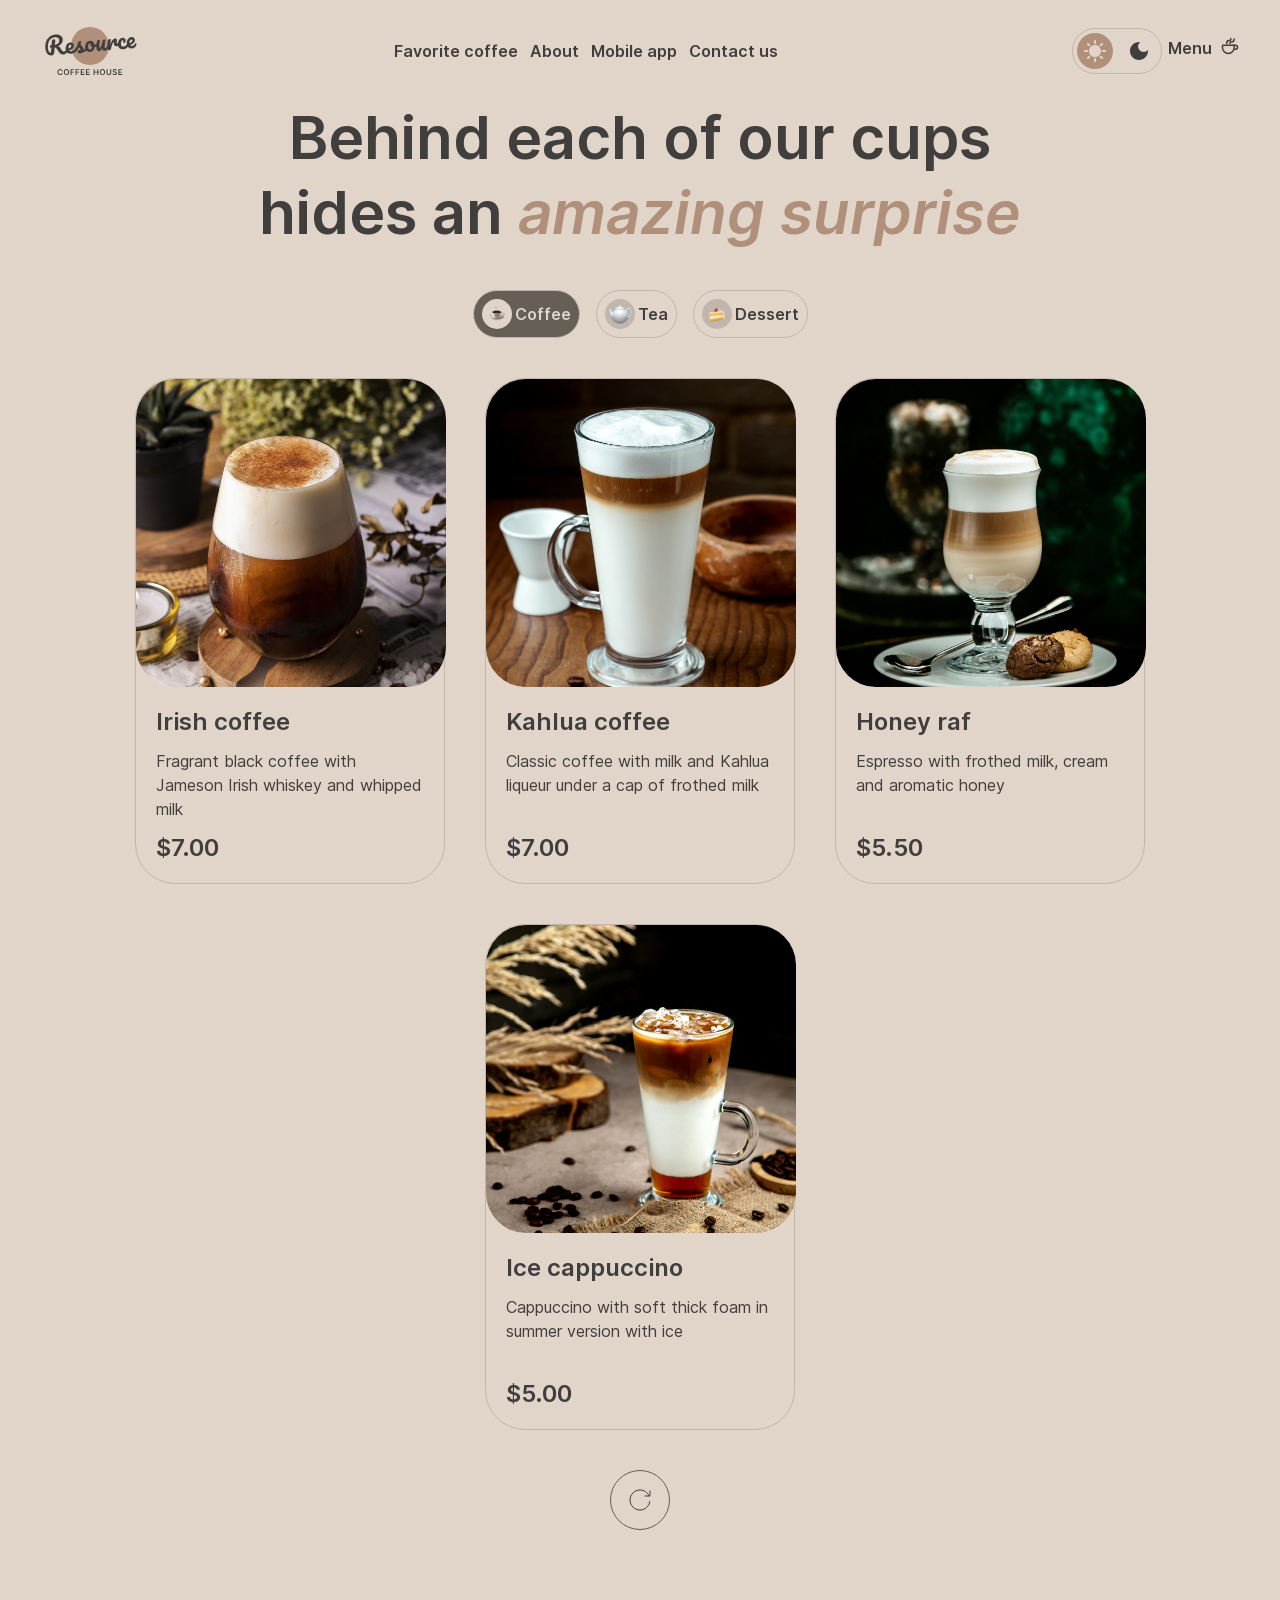
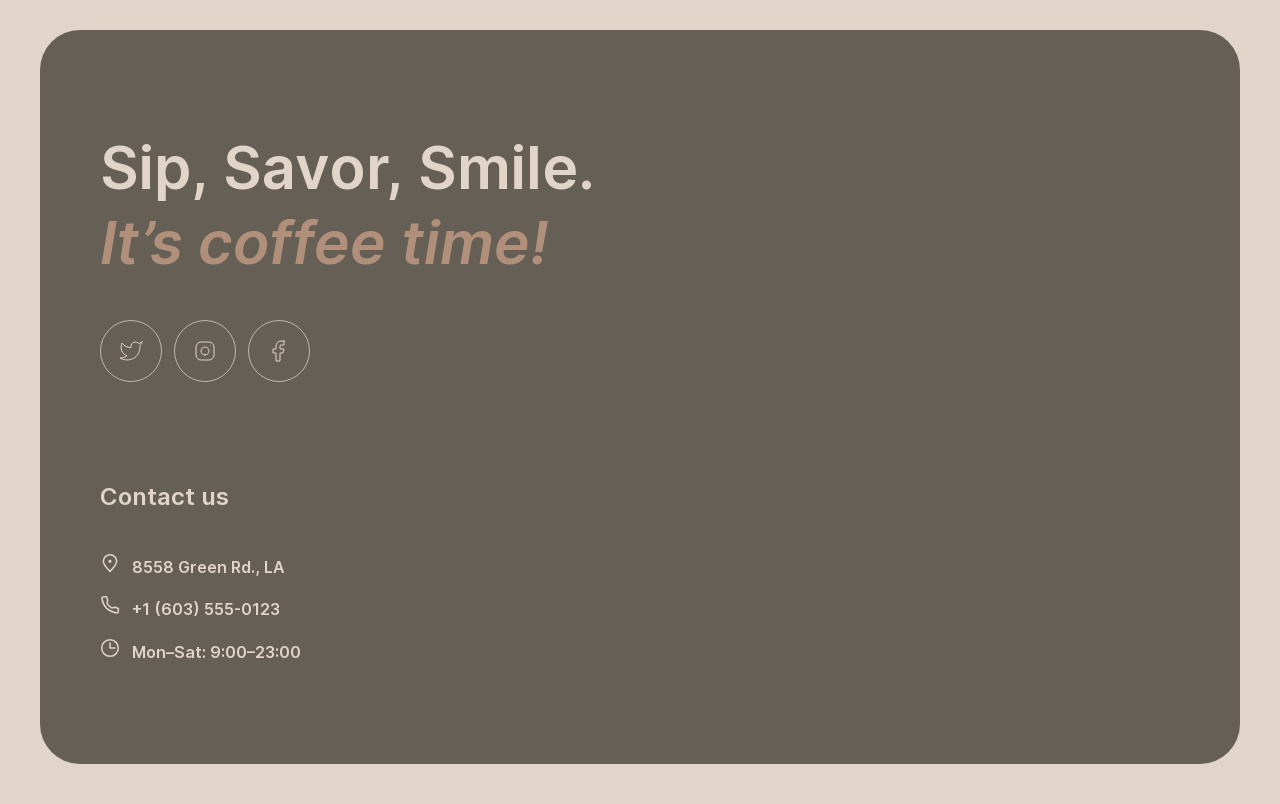
==== commit 50cdbf05: "feat: dynamic generation added for menu products" ====
--- a/menu/index.html
+++ b/menu/index.html
@@ -84,9 +84,6 @@
     <link rel="stylesheet" href="./../css/header_table.css?nocache=2026-09-23_20-30">
     <link rel="stylesheet" href="./../css/header_pc.css?nocache=2026-09-23_20-30">
     <link rel="stylesheet" href="./../css/menu.css?nocache=2026-09-23_19-55">
-    <link rel="stylesheet" href="./../css/menu_mobile.css?nocache=2026-09-23_19-55">
-    <link rel="stylesheet" href="./../css/menu_table.css?nocache=2026-09-23_19-55">
-    <link rel="stylesheet" href="./../css/menu_pc.css?nocache=2026-09-23_19-55">
     <link rel="stylesheet" href="./../css/footer.css?nocache=2026-09-23_19-55">
     <link rel="stylesheet" href="./../css/footer_mobile.css?nocache=2026-09-23_19-55">
     <link rel="stylesheet" href="./../css/footer_table.css?nocache=2026-09-23_19-55">
@@ -98,14 +95,11 @@
     <script>
         ThemeSwitcher.init();
     </script>
-    <input name="category" type="radio" style="display: none;" id="radio-coffee" value="coffee" checked>
-    <input name="category" type="radio" style="display: none;" id="radio-tea" value="tea">
-    <input name="category" type="radio" style="display: none;" id="radio-dessert" value="dessert">
     <div class="page__wrapper">
         <header class="header">
             <div class="container">
                 <a class="header__logo" href="../">
-                    <svg data-theme='light' width="100" height="60" viewBox="0 0 100 60" fill="none"
+                    <svg aria-hidden="true" data-theme='light' width="100" height="60" viewBox="0 0 100 60" fill="none"
                         xmlns="http://www.w3.org/2000/svg">
                         <path
                             d="M69 25C69 35.4934 60.4934 44 50 44C39.5066 44 31 35.4934 31 25C31 14.5066 39.5066 6 50 6C60.4934 6 69 14.5066 69 25Z"
@@ -168,7 +162,7 @@
                             d="M22.5536 50.1449H21.4911C21.4608 49.9707 21.4049 49.8163 21.3235 49.6818C21.2421 49.5455 21.1407 49.4299 21.0195 49.3352C20.8983 49.2406 20.7601 49.1695 20.6048 49.1222C20.4513 49.0729 20.2856 49.0483 20.1076 49.0483C19.7913 49.0483 19.511 49.1279 19.2667 49.287C19.0224 49.4442 18.8311 49.6752 18.6928 49.9801C18.5546 50.2832 18.4854 50.6534 18.4854 51.0909C18.4854 51.536 18.5546 51.911 18.6928 52.2159C18.833 52.519 19.0243 52.7481 19.2667 52.9034C19.511 53.0568 19.7904 53.1335 20.1048 53.1335C20.279 53.1335 20.4419 53.1108 20.5934 53.0654C20.7468 53.018 20.8841 52.9489 21.0053 52.858C21.1284 52.7671 21.2317 52.6553 21.315 52.5227C21.4002 52.3902 21.4589 52.2387 21.4911 52.0682L22.5536 52.0739C22.5138 52.3504 22.4277 52.6099 22.2951 52.8523C22.1644 53.0947 21.993 53.3087 21.7809 53.4943C21.5688 53.6781 21.3207 53.822 21.0366 53.9262C20.7525 54.0284 20.4371 54.0796 20.0906 54.0796C19.5792 54.0796 19.1228 53.9612 18.7212 53.7245C18.3197 53.4877 18.0034 53.1459 17.7724 52.6989C17.5413 52.2519 17.4258 51.7159 17.4258 51.0909C17.4258 50.464 17.5423 49.9281 17.7752 49.483C18.0082 49.036 18.3254 48.6942 18.7269 48.4574C19.1284 48.2207 19.583 48.1023 20.0906 48.1023C20.4144 48.1023 20.7156 48.1477 20.994 48.2387C21.2724 48.3296 21.5205 48.4631 21.7383 48.6392C21.9561 48.8135 22.1351 49.0275 22.2752 49.2813C22.4173 49.5332 22.5101 49.821 22.5536 50.1449Z"
                             fill="#403F3D" />
                     </svg>
-                    <svg data-theme='dark' width="100" height="60" viewBox="0 0 100 60" fill="none"
+                    <svg aria-hidden="true" data-theme='dark' width="100" height="60" viewBox="0 0 100 60" fill="none"
                         xmlns="http://www.w3.org/2000/svg">
                         <path
                             d="M69 25C69 35.4934 60.4934 44 50 44C39.5066 44 31 35.4934 31 25C31 14.5066 39.5066 6 50 6C60.4934 6 69 14.5066 69 25Z"
@@ -254,7 +248,7 @@
                         <ul>
                             <li>
                                 <button onclick="ThemeSwitcher.setLight()" data-value="light">
-                                    <svg width="22" height="22" viewBox="0 0 22 22" fill="none"
+                                    <svg aria-hidden="true" width="22" height="22" viewBox="0 0 22 22" fill="none"
                                         xmlns="http://www.w3.org/2000/svg">
                                         <path
                                             d="M10 3V1C10 0.45 10.45 0 11 0C11.55 0 12 0.45 12 1V3C12 3.55 11.55 4 11 4C10.45 4 10 3.55 10 3ZM17.36 6.05L18.77 4.63C19.16 4.24 19.16 3.61 18.77 3.22C18.38 2.83 17.75 2.83 17.36 3.22L15.95 4.64C15.56 5.03 15.56 5.66 15.95 6.05C16.34 6.44 16.97 6.44 17.36 6.05ZM21 10H19C18.45 10 18 10.45 18 11C18 11.55 18.45 12 19 12H21C21.55 12 22 11.55 22 11C22 10.45 21.55 10 21 10ZM11 18C10.45 18 10 18.45 10 19V21C10 21.55 10.45 22 11 22C11.55 22 12 21.55 12 21V19C12 18.45 11.55 18 11 18ZM4.64 6.05L3.22 4.64C2.83 4.25 2.83 3.61 3.22 3.23C3.61 2.85 4.25 2.84 4.63 3.23L6.04 4.64C6.43 5.03 6.43 5.67 6.04 6.05C5.65 6.43 5.02 6.44 4.64 6.05ZM15.95 15.95C15.56 16.34 15.56 16.98 15.95 17.36L17.36 18.77C17.75 19.16 18.39 19.16 18.77 18.77C19.16 18.38 19.16 17.74 18.77 17.36L17.36 15.95C16.98 15.56 16.34 15.56 15.95 15.95ZM1 12H3C3.55 12 4 11.55 4 11C4 10.45 3.55 10 3 10H1C0.45 10 0 10.45 0 11C0 11.55 0.45 12 1 12ZM4.64 18.78L6.05 17.37C6.44 16.98 6.44 16.34 6.05 15.96C5.66 15.58 5.02 15.57 4.64 15.96L3.23 17.37C2.84 17.76 2.84 18.4 3.23 18.78C3.61 19.17 4.25 19.17 4.64 18.78ZM11 5C7.69 5 5 7.69 5 11C5 14.31 7.69 17 11 17C14.31 17 17 14.31 17 11C17 7.69 14.31 5 11 5Z"
@@ -264,7 +258,7 @@
                             </li>
                             <li>
                                 <button onclick="ThemeSwitcher.setDark()" data-value="dark">
-                                    <svg width="18" height="18" viewBox="0 0 18 18" fill="none"
+                                    <svg aria-hidden="true" width="18" height="18" viewBox="0 0 18 18" fill="none"
                                         xmlns="http://www.w3.org/2000/svg">
                                         <path
                                             d="M9 0C4.03 0 0 4.03 0 9C0 13.97 4.03 18 9 18C13.97 18 18 13.97 18 9C18 8.54 17.96 8.08 17.9 7.64C16.92 9.01 15.32 9.9 13.5 9.9C10.52 9.9 8.1 7.48 8.1 4.5C8.1 2.69 8.99 1.08 10.36 0.0999999C9.92 0.0399999 9.46 0 9 0Z"
@@ -276,7 +270,8 @@
                     </div>
                     <span class="theme_switcher__menu_button">
                         Menu
-                        <svg width="20" height="20" viewBox="0 0 20 20" fill="none" xmlns="http://www.w3.org/2000/svg">
+                        <svg aria-hidden="true" width="20" height="20" viewBox="0 0 20 20" fill="none"
+                            xmlns="http://www.w3.org/2000/svg">
                             <path
                                 d="M14.167 9.76667V11.6667C14.167 14.8883 11.5553 17.5 8.33366 17.5C5.112 17.5 2.50033 14.8883 2.50033 11.6667V9.76667C2.50033 9.4353 2.76896 9.16667 3.10033 9.16667H13.567C13.8984 9.16667 14.167 9.4353 14.167 9.76667Z"
                                 stroke="#403F3D" stroke-width="1.5" stroke-linecap="round" stroke-linejoin="round" />
@@ -299,419 +294,59 @@
             </div>
         </header>
         <main class="page__main">
-            <section class="menu_section__wrapper">
+            <section id="menu_section" class="menu_section__wrapper">
                 <div class="container">
                     <h1>
                         Behind each of our cups hides an
                         <i class="i">amazing surprise</i>
                     </h1>
-                    <div class="menu_section__controls">
+                    <div id="menu_page__controls" class="menu_section__controls">
                         <ul>
                             <li>
-                                <label for="radio-coffee">
+                                <button data-category="coffee" onclick="MenuPage.render('coffee')">
                                     <span class="menu_section__control_image_block">
-                                        <img src="./../assets/menu/controls/coffee.png" alt="">
+                                        <img aria-hidden="true" src="./../assets/menu/controls/coffee.png" alt="">
                                     </span>
                                     Coffee
-                                </label>
+                                </button>
                             </li>
                             <li>
-                                <label for="radio-tea">
+                                <button data-category="tea" onclick="MenuPage.render('tea')">
                                     <span class="menu_section__control_image_block">
-                                        <img src="./../assets/menu/controls/tea.png" alt="">
+                                        <img aria-hidden="true" src="./../assets/menu/controls/tea.png" alt="">
                                     </span>
                                     Tea
-                                </label>
+                                </button>
                             </li>
                             <li>
-                                <label for="radio-dessert">
+                                <button data-category="dessert" onclick="MenuPage.render('dessert')">
                                     <span class="menu_section__control_image_block">
-                                        <img src="./../assets/menu/controls/dessert.png" alt="">
+                                        <img aria-hidden="true" src="./../assets/menu/controls/dessert.png" alt="">
                                     </span>
                                     Dessert
-                                </label>
-                            </li>
-                        </ul>
-                    </div>
-                    <div class="menu_section__items">
-                        <ul>
-                            <li data-category="coffee">
-                                <button data-id="1">
-                                    <span class="menu_section__item_image_block">
-                                        <img src="./../assets/menu/coffee/coffee-1.jpg" alt="Irish coffee">
-                                    </span>
-                                    <span class="menu_section__item_text_block">
-                                        <span class="menu_section__item_title">
-                                            Irish coffee
-                                        </span>
-                                        <span class="menu_section__item_description">
-                                            Fragrant black coffee with Jameson Irish whiskey and whipped milk
-                                        </span>
-                                        <span class="menu_section__item_cost">
-                                            $7.00
-                                        </span>
-                                    </span>
-                                </button>
-                            </li>
-                            <li data-category="coffee">
-                                <button data-id="2">
-                                    <span class="menu_section__item_image_block">
-                                        <img src="./../assets/menu/coffee/coffee-2.jpg" alt="Kahlua coffee">
-                                    </span>
-                                    <span class="menu_section__item_text_block">
-                                        <span class="menu_section__item_title">
-                                            Kahlua coffee
-                                        </span>
-                                        <span class="menu_section__item_description">
-                                            Classic coffee with milk and Kahlua liqueur under a cap of frothed milk
-                                        </span>
-                                        <span class="menu_section__item_cost">
-                                            $7.00
-                                        </span>
-                                    </span>
-                                </button>
-                            </li>
-                            <li data-category="coffee">
-                                <button data-id="3">
-                                    <span class="menu_section__item_image_block">
-                                        <img src="./../assets/menu/coffee/coffee-3.jpg" alt="Honey raf">
-                                    </span>
-                                    <span class="menu_section__item_text_block">
-                                        <span class="menu_section__item_title">
-                                            Honey raf
-                                        </span>
-                                        <span class="menu_section__item_description">
-                                            Espresso with frothed milk, cream and aromatic honey
-                                        </span>
-                                        <span class="menu_section__item_cost">
-                                            $5.50
-                                        </span>
-                                    </span>
-                                </button>
-                            </li>
-                            <li data-category="coffee">
-                                <button data-id="4">
-                                    <span class="menu_section__item_image_block">
-                                        <img src="./../assets/menu/coffee/coffee-4.jpg" alt="Ice cappuccino">
-                                    </span>
-                                    <span class="menu_section__item_text_block">
-                                        <span class="menu_section__item_title">
-                                            Ice cappuccino
-                                        </span>
-                                        <span class="menu_section__item_description">
-                                            Cappuccino with soft thick foam in summer version with ice
-                                        </span>
-                                        <span class="menu_section__item_cost">
-                                            $5.00
-                                        </span>
-                                    </span>
-                                </button>
-                            </li>
-                            <li data-category="coffee">
-                                <button data-id="5">
-                                    <span class="menu_section__item_image_block">
-                                        <img src="./../assets/menu/coffee/coffee-5.jpg" alt="Espresso">
-                                    </span>
-                                    <span class="menu_section__item_text_block">
-                                        <span class="menu_section__item_title">
-                                            Espresso
-                                        </span>
-                                        <span class="menu_section__item_description">
-                                            Classic black coffee
-                                        </span>
-                                        <span class="menu_section__item_cost">
-                                            $4.50
-                                        </span>
-                                    </span>
-                                </button>
-                            </li>
-                            <li data-category="coffee">
-                                <button data-id="6">
-                                    <span class="menu_section__item_image_block">
-                                        <img src="./../assets/menu/coffee/coffee-6.jpg" alt="Latte">
-                                    </span>
-                                    <span class="menu_section__item_text_block">
-                                        <span class="menu_section__item_title">
-                                            Latte
-                                        </span>
-                                        <span class="menu_section__item_description">
-                                            Espresso coffee with the addition of steamed milk and dense milk foam
-                                        </span>
-                                        <span class="menu_section__item_cost">
-                                            $5.50
-                                        </span>
-                                    </span>
-                                </button>
-                            </li>
-                            <li data-category="coffee">
-                                <button data-id="7">
-                                    <span class="menu_section__item_image_block">
-                                        <img src="./../assets/menu/coffee/coffee-7.jpg" alt="Latte macchiato">
-                                    </span>
-                                    <span class="menu_section__item_text_block">
-                                        <span class="menu_section__item_title">
-                                            Latte macchiato
-                                        </span>
-                                        <span class="menu_section__item_description">
-                                            Espresso with frothed milk and chocolate
-                                        </span>
-                                        <span class="menu_section__item_cost">
-                                            $5.50
-                                        </span>
-                                    </span>
-                                </button>
-                            </li>
-                            <li data-category="coffee">
-                                <button data-id="8">
-                                    <span class="menu_section__item_image_block">
-                                        <img src="./../assets/menu/coffee/coffee-8.jpg" alt="Coffee with cognac">
-                                    </span>
-                                    <span class="menu_section__item_text_block">
-                                        <span class="menu_section__item_title">
-                                            Coffee with cognac
-                                        </span>
-                                        <span class="menu_section__item_description">
-                                            Fragrant black coffee with cognac and whipped cream
-                                        </span>
-                                        <span class="menu_section__item_cost">
-                                            $6.50
-                                        </span>
-                                    </span>
-                                </button>
-                            </li>
-                            <li data-category="tea">
-                                <button data-id="9">
-                                    <span class="menu_section__item_image_block">
-                                        <img src="./../assets/menu/tea/tea-1.jpg" alt="Moroccan">
-                                    </span>
-                                    <span class="menu_section__item_text_block">
-                                        <span class="menu_section__item_title">
-                                            Moroccan
-                                        </span>
-                                        <span class="menu_section__item_description">
-                                            Fragrant black tea with the addition of tangerine, cinnamon, honey, lemon
-                                            and mint
-                                        </span>
-                                        <span class="menu_section__item_cost">
-                                            $4.50
-                                        </span>
-                                    </span>
-                                </button>
-                            </li>
-                            <li data-category="tea">
-                                <button data-id="10">
-                                    <span class="menu_section__item_image_block">
-                                        <img src="./../assets/menu/tea/tea-2.jpg" alt="Ginger">
-                                    </span>
-                                    <span class="menu_section__item_text_block">
-                                        <span class="menu_section__item_title">
-                                            Ginger
-                                        </span>
-                                        <span class="menu_section__item_description">
-                                            Original black tea with fresh ginger, lemon and honey
-                                        </span>
-                                        <span class="menu_section__item_cost">
-                                            $5.00
-                                        </span>
-                                    </span>
-                                </button>
-                            </li>
-                            <li data-category="tea">
-                                <button data-id="11">
-                                    <span class="menu_section__item_image_block">
-                                        <img src="./../assets/menu/tea/tea-3.jpg" alt="Cranberry">
-                                    </span>
-                                    <span class="menu_section__item_text_block">
-                                        <span class="menu_section__item_title">
-                                            Cranberry
-                                        </span>
-                                        <span class="menu_section__item_description">
-                                            Invigorating black tea with cranberry and honey
-                                        </span>
-                                        <span class="menu_section__item_cost">
-                                            $5.00
-                                        </span>
-                                    </span>
-                                </button>
-                            </li>
-                            <li data-category="tea">
-                                <button data-id="12">
-                                    <span class="menu_section__item_image_block">
-                                        <img src="./../assets/menu/tea/tea-4.jpg" alt="Sea buckthorn">
-                                    </span>
-                                    <span class="menu_section__item_text_block">
-                                        <span class="menu_section__item_title">
-                                            Sea buckthorn
-                                        </span>
-                                        <span class="menu_section__item_description">
-                                            Toning sweet black tea with sea buckthorn, fresh thyme and cinnamon
-                                        </span>
-                                        <span class="menu_section__item_cost">
-                                            $5.50
-                                        </span>
-                                    </span>
-                                </button>
-                            </li>
-                            <li data-category="dessert">
-                                <button data-id="13">
-                                    <span class="menu_section__item_image_block">
-                                        <img src="./../assets/menu/dessert/dessert-1.jpg" alt="Marble cheesecake">
-                                    </span>
-                                    <span class="menu_section__item_text_block">
-                                        <span class="menu_section__item_title">
-                                            Marble cheesecake
-                                        </span>
-                                        <span class="menu_section__item_description">
-                                            Philadelphia cheese with lemon zest on a light sponge cake and red currant
-                                            jam
-                                        </span>
-                                        <span class="menu_section__item_cost">
-                                            $3.50
-                                        </span>
-                                    </span>
-                                </button>
-                            </li>
-                            <li data-category="dessert">
-                                <button data-id="14">
-                                    <span class="menu_section__item_image_block">
-                                        <img src="./../assets/menu/dessert/dessert-2.jpg" alt="Red velvet">
-                                    </span>
-                                    <span class="menu_section__item_text_block">
-                                        <span class="menu_section__item_title">
-                                            Red velvet
-                                        </span>
-                                        <span class="menu_section__item_description">
-                                            Layer cake with cream cheese frosting
-                                        </span>
-                                        <span class="menu_section__item_cost">
-                                            $4.00
-                                        </span>
-                                    </span>
-                                </button>
-                            </li>
-                            <li data-category="dessert">
-                                <button data-id="15">
-                                    <span class="menu_section__item_image_block">
-                                        <img src="./../assets/menu/dessert/dessert-3.jpg" alt="Cheesecakes">
-                                    </span>
-                                    <span class="menu_section__item_text_block">
-                                        <span class="menu_section__item_title">
-                                            Cheesecakes
-                                        </span>
-                                        <span class="menu_section__item_description">
-                                            Soft cottage cheese pancakes with sour cream and fresh berries and sprinkled
-                                            with powdered sugar
-                                        </span>
-                                        <span class="menu_section__item_cost">
-                                            $4.50
-                                        </span>
-                                    </span>
-                                </button>
-                            </li>
-                            <li data-category="dessert">
-                                <button data-id="16">
-                                    <span class="menu_section__item_image_block">
-                                        <img src="./../assets/menu/dessert/dessert-4.jpg" alt="Creme brulee">
-                                    </span>
-                                    <span class="menu_section__item_text_block">
-                                        <span class="menu_section__item_title">
-                                            Creme brulee
-                                        </span>
-                                        <span class="menu_section__item_description">
-                                            Delicate creamy dessert in a caramel basket with wild berries
-                                        </span>
-                                        <span class="menu_section__item_cost">
-                                            $4.00
-                                        </span>
-                                    </span>
-                                </button>
-                            </li>
-                            <li data-category="dessert">
-                                <button data-id="17">
-                                    <span class="menu_section__item_image_block">
-                                        <img src="./../assets/menu/dessert/dessert-5.jpg" alt="Pancakes">
-                                    </span>
-                                    <span class="menu_section__item_text_block">
-                                        <span class="menu_section__item_title">
-                                            Pancakes
-                                        </span>
-                                        <span class="menu_section__item_description">
-                                            Tender pancakes with strawberry jam and fresh strawberries
-                                        </span>
-                                        <span class="menu_section__item_cost">
-                                            $4.50
-                                        </span>
-                                    </span>
-                                </button>
-                            </li>
-                            <li data-category="dessert">
-                                <button data-id="18">
-                                    <span class="menu_section__item_image_block">
-                                        <img src="./../assets/menu/dessert/dessert-6.jpg" alt="Honey cake">
-                                    </span>
-                                    <span class="menu_section__item_text_block">
-                                        <span class="menu_section__item_title">
-                                            Honey cake
-                                        </span>
-                                        <span class="menu_section__item_description">
-                                            Classic honey cake with delicate custard
-                                        </span>
-                                        <span class="menu_section__item_cost">
-                                            $4.50
-                                        </span>
-                                    </span>
-                                </button>
-                            </li>
-                            <li data-category="dessert">
-                                <button data-id="19">
-                                    <span class="menu_section__item_image_block">
-                                        <img src="./../assets/menu/dessert/dessert-7.jpg" alt="Chocolate cake">
-                                    </span>
-                                    <span class="menu_section__item_text_block">
-                                        <span class="menu_section__item_title">
-                                            Chocolate cake
-                                        </span>
-                                        <span class="menu_section__item_description">
-                                            Cake with hot chocolate filling and nuts with dried apricots
-                                        </span>
-                                        <span class="menu_section__item_cost">
-                                            $5.50
-                                        </span>
-                                    </span>
-                                </button>
-                            </li>
-                            <li data-category="dessert">
-                                <button data-id="20">
-                                    <span class="menu_section__item_image_block">
-                                        <img src="./../assets/menu/dessert/dessert-8.jpg" alt="Black forest">
-                                    </span>
-                                    <span class="menu_section__item_text_block">
-                                        <span class="menu_section__item_title">
-                                            Black forest
-                                        </span>
-                                        <span class="menu_section__item_description">
-                                            A combination of thin sponge cake with cherry jam and light chocolate mousse
-                                        </span>
-                                        <span class="menu_section__item_cost">
-                                            $6.50
-                                        </span>
-                                    </span>
                                 </button>
                             </li>
                         </ul>
                     </div>
-                    <div class="menu_section__pagination">
-                        <button>
-                            <svg width="24" height="24" viewBox="0 0 24 24" fill="none"
-                                xmlns="http://www.w3.org/2000/svg">
-                                <path
-                                    d="M21.8883 13.5C21.1645 18.3113 17.013 22 12 22C6.47715 22 2 17.5228 2 12C2 6.47715 6.47715 2 12 2C16.1006 2 19.6248 4.46819 21.1679 8"
-                                    stroke="#403F3D" stroke-linecap="round" stroke-linejoin="round" />
-                                <path d="M17 8H21.4C21.7314 8 22 7.73137 22 7.4V3" stroke="#403F3D"
-                                    stroke-linecap="round" stroke-linejoin="round" />
-                            </svg>
-                        </button>
+                    <div id="menu_page__products" class="menu_section__items">
                     </div>
+                    <script src="./../js/Products.js?nocache=2026-09-27_18-50"></script>
+                    <script src="./../js/MenuPage.js?nocache=2026-09-27_18-50"></script>
+                    <script>
+                        MenuPage.render();
+                    </script>
+                </div>
+                <div class="menu_section__pagination">
+                    <button onclick="MenuPage.loadProducts()">
+                        <svg aria-hidden="true" width="24" height="24" viewBox="0 0 24 24" fill="none"
+                            xmlns="http://www.w3.org/2000/svg">
+                            <path
+                                d="M21.8883 13.5C21.1645 18.3113 17.013 22 12 22C6.47715 22 2 17.5228 2 12C2 6.47715 6.47715 2 12 2C16.1006 2 19.6248 4.46819 21.1679 8"
+                                stroke="#403F3D" stroke-linecap="round" stroke-linejoin="round" />
+                            <path d="M17 8H21.4C21.7314 8 22 7.73137 22 7.4V3" stroke="#403F3D" stroke-linecap="round"
+                                stroke-linejoin="round" />
+                        </svg>
+                    </button>
                 </div>
             </section>
             <footer class="footer__wrapper" id="contact-us">
@@ -725,7 +360,7 @@
                             <ul class="footer__socials">
                                 <li>
                                     <a href="https://x.com/" target="_blank" title="Twitter">
-                                        <svg width="24" height="24" viewBox="0 0 24 24" fill="none"
+                                        <svg aria-hidden="true" width="24" height="24" viewBox="0 0 24 24" fill="none"
                                             xmlns="http://www.w3.org/2000/svg">
                                             <path
                                                 d="M23 3.01006C23 3.01006 20.9821 4.20217 19.86 4.54006C19.2577 3.84757 18.4573 3.35675 17.567 3.13398C16.6767 2.91122 15.7395 2.96725 14.8821 3.29451C14.0247 3.62177 13.2884 4.20446 12.773 4.96377C12.2575 5.72309 11.9877 6.62239 12 7.54006V8.54006C10.2426 8.58562 8.50127 8.19587 6.93101 7.4055C5.36074 6.61513 4.01032 5.44869 3 4.01006C3 4.01006 -1 13.0101 8 17.0101C5.94053 18.408 3.48716 19.109 1 19.0101C10 24.0101 21 19.0101 21 7.51006C20.9991 7.23151 20.9723 6.95365 20.92 6.68006C21.9406 5.67355 23 3.01006 23 3.01006Z"
@@ -735,7 +370,7 @@
                                 </li>
                                 <li>
                                     <a href="https://www.instagram.com/" target="_blank" title="Instagram">
-                                        <svg width="24" height="24" viewBox="0 0 24 24" fill="none"
+                                        <svg aria-hidden="true" width="24" height="24" viewBox="0 0 24 24" fill="none"
                                             xmlns="http://www.w3.org/2000/svg">
                                             <path
                                                 d="M12 16C14.2091 16 16 14.2091 16 12C16 9.79086 14.2091 8 12 8C9.79086 8 8 9.79086 8 12C8 14.2091 9.79086 16 12 16Z"
@@ -750,7 +385,7 @@
                                 </li>
                                 <li>
                                     <a href="https://www.facebook.com/" target="_blank" title="Facebook">
-                                        <svg width="24" height="24" viewBox="0 0 24 24" fill="none"
+                                        <svg aria-hidden="true" width="24" height="24" viewBox="0 0 24 24" fill="none"
                                             xmlns="http://www.w3.org/2000/svg">
                                             <path
                                                 d="M17 2H14C12.6739 2 11.4021 2.52678 10.4645 3.46447C9.52678 4.40215 9 5.67392 9 7V10H6V14H9V22H13V14H16L17 10H13V7C13 6.73478 13.1054 6.48043 13.2929 6.29289C13.4804 6.10536 13.7348 6 14 6H17V2Z"
@@ -765,7 +400,7 @@
                             <ul class="footer__right_socials">
                                 <li>
                                     <a href="https://maps.app.goo.gl/duysmRDQG5gXRLfT6" target="_blank">
-                                        <svg width="20" height="20" viewBox="0 0 20 20" fill="none"
+                                        <svg aria-hidden="true" width="20" height="20" viewBox="0 0 20 20" fill="none"
                                             xmlns="http://www.w3.org/2000/svg">
                                             <path
                                                 d="M16.6663 8.33329C16.6663 12.0152 9.99967 18.3333 9.99967 18.3333C9.99967 18.3333 3.33301 12.0152 3.33301 8.33329C3.33301 4.65139 6.31778 1.66663 9.99967 1.66663C13.6816 1.66663 16.6663 4.65139 16.6663 8.33329Z"
@@ -780,7 +415,7 @@
                                 </li>
                                 <li>
                                     <a href="tel:+1-603-555-0123">
-                                        <svg width="20" height="20" viewBox="0 0 20 20" fill="none"
+                                        <svg aria-hidden="true" width="20" height="20" viewBox="0 0 20 20" fill="none"
                                             xmlns="http://www.w3.org/2000/svg">
                                             <path
                                                 d="M15.0984 12.2516L11.6665 12.9166C9.34845 11.7531 7.91654 10.4166 7.08321 8.33329L7.72483 4.89154L6.51197 1.66663L3.72946 1.66663C2.60191 1.66663 1.71466 2.59958 1.90108 3.71161C2.29888 6.08454 3.37231 10.0391 6.24987 12.9166C9.27338 15.9401 13.5661 17.3318 16.1378 17.9288C17.299 18.1983 18.3332 17.2908 18.3332 16.0988L18.3332 13.4843L15.0984 12.2516Z"
@@ -792,7 +427,7 @@
                                 </li>
                                 <li>
                                     <span title="Mon-Sat: 9:00-23:00" style="cursor: help;">
-                                        <svg width="20" height="20" viewBox="0 0 20 20" fill="none"
+                                        <svg aria-hidden="true" width="20" height="20" viewBox="0 0 20 20" fill="none"
                                             xmlns="http://www.w3.org/2000/svg">
                                             <g clip-path="url(#clip0_217_1736)">
                                                 <path d="M10 5L10 10L15 10" stroke="#E1D4C9" stroke-width="1.5"
--- a/css/menu.css
+++ b/css/menu.css
@@ -1,3 +1,25 @@
+.menu_section__wrapper {
+    padding-top: 20px;
+}
+
+.menu_section__wrapper>div {
+    display: flex;
+    flex-direction: column;
+    gap: 40px;
+}
+
+.menu_section__wrapper h1 {
+    font-family: Inter;
+    font-weight: 600;
+    font-style: Semi Bold;
+    line-height: 125%;
+    letter-spacing: 0%;
+    text-align: center;
+
+    max-width: 800px;
+    margin: 0 auto;
+}
+
 .menu_section__controls ul {
     margin: 0;
     padding: 0;
@@ -11,7 +33,7 @@
     list-style-type: none;
 }
 
-.menu_section__controls ul>li>label {
+.menu_section__controls ul>li>button {
     display: flex;
     align-items: center;
     gap: 3px;
@@ -29,47 +51,56 @@
     letter-spacing: 0%;
 
     transition: 0.5s all ease;
-}
-
-body[data-theme="dark"] .menu_section__controls ul>li>label {
+
+    color: var(--text-primary);
+}
+
+body[data-theme="dark"] .menu_section__controls ul>li>button {
     border-color: var(--dark-border-primary);
-}
-
-.menu_section__controls ul>li>label:active,
-.menu_section__controls ul>li>label:hover,
-body:has(#radio-coffee:checked) .menu_section__controls ul>li>label[for="radio-coffee"],
-body:has(#radio-tea:checked) .menu_section__controls ul>li>label[for="radio-tea"],
-body:has(#radio-dessert:checked) .menu_section__controls ul>li>label[for="radio-dessert"] {
+    color: var(--dark-text-primary);
+}
+
+.menu_section__controls ul>li>button .menu_section__control_image_block {
+    width: 30px;
+    height: 30px;
+    border-radius: 100px;
+
+    display: flex;
+    justify-content: center;
+    align-items: center;
+
+    background-color: var(--border-primary);
+}
+
+body[data-theme="dark"] .menu_section__controls ul>li>button .menu_section__control_image_block {
+    background-color: var(--dark-border-primary);
+}
+
+.menu_section__controls ul>li>button:active,
+.menu_section__controls ul>li>button:hover,
+.menu_section__controls ul>li>button[data-is-selected="true"] {
     background-color: var(--background-container);
     color: var(--text-inverse);
 }
 
-body[data-theme="dark"] .menu_section__controls ul>li>label:active,
-body[data-theme="dark"] .menu_section__controls ul>li>label:hover,
-body[data-theme="dark"]:has(#radio-coffee:checked) .menu_section__controls ul>li>label[for="radio-coffee"],
-body[data-theme="dark"]:has(#radio-tea:checked) .menu_section__controls ul>li>label[for="radio-tea"],
-body[data-theme="dark"]:has(#radio-dessert:checked) .menu_section__controls ul>li>label[for="radio-dessert"] {
+body[data-theme="dark"] .menu_section__controls ul>li>button:active,
+body[data-theme="dark"] .menu_section__controls ul>li>button:hover,
+body[data-theme="dark"] .menu_section__controls ul>li>button[data-is-selected="true"] {
     border-color: var(--dark-bg-container);
     background-color: var(--dark-bg-container);
     color: var(--dark-text-inverse);
 }
 
-.menu_section__control_image_block {
-    width: 30px;
-    height: 30px;
-    background-color: var(--border-primary);
-    border-radius: 100px;
-
-    display: flex;
-    justify-content: center;
-    align-items: center;
-}
-
-body[data-theme="dark"] ul>li>label:active,
-.menu_section__control_image_block,
-body[data-theme="dark"] ul>li>label:hover,
-.menu_section__control_image_block {
-    background-color: var(--dark-border-primary);
+.menu_section__controls ul>li>button:active .menu_section__control_image_block,
+.menu_section__controls ul>li>button:hover .menu_section__control_image_block,
+.menu_section__controls ul>li>button[data-is-selected="true"] .menu_section__control_image_block {
+    background-color: var(--background-page);
+}
+
+body[data-theme="dark"] .menu_section__controls ul>li>button:active .menu_section__control_image_block,
+body[data-theme="dark"] .menu_section__controls ul>li>button:hover .menu_section__control_image_block,
+body[data-theme="dark"] .menu_section__controls ul>li>button[data-is-selected="true"] .menu_section__control_image_block {
+    background-color: var(--dark-bg-page);
 }
 
 .menu_section__control_image_block img {
@@ -175,37 +206,12 @@
     letter-spacing: 0%;
 }
 
-.menu_section__items>ul>li[data-category="coffee"],
-.menu_section__items>ul>li[data-category="tea"],
-.menu_section__items>ul>li[data-category="dessert"] {
-    display: none;
-}
-
-body:has(#radio-coffee:checked) .menu_section__items>ul>li[data-category="coffee"],
-body:has(#radio-tea:checked) .menu_section__items>ul>li[data-category="tea"],
-body:has(#radio-dessert:checked) .menu_section__items>ul>li[data-category="dessert"] {
-    display: block;
-}
-
-@media screen and (max-width: 1439px) {
-
-    .menu_section__items>ul>li:nth-child(5),
-    .menu_section__items>ul>li:nth-child(6),
-    .menu_section__items>ul>li:nth-child(7),
-    .menu_section__items>ul>li:nth-child(8),
-    .menu_section__items>ul>li:nth-child(17),
-    .menu_section__items>ul>li:nth-child(18),
-    .menu_section__items>ul>li:nth-child(19),
-    .menu_section__items>ul>li:nth-child(20) {
-        display: none !important;
-    }
-}
-
 /* < < < < < < < < menu_section__pagination */
-
 .menu_section__pagination {
     display: flex;
     justify-content: center;
+    align-items: center;
+    padding-top: 40px;
 }
 
 .menu_section__pagination button {
@@ -245,10 +251,59 @@
     stroke: var(--dark-border-inverse);
 }
 
-@media screen and (min-width: 1440px) {
+/* menu_section__pagination > > > > > > > > */
+
+/* mobile */
+@media screen and (max-width: 768px) {
+    .menu_section__wrapper h1 {
+        font-size: 32px;
+    }
+
+    #menu_section[data-show-only-4-products="true"] .menu_section__items>ul>li {
+        display: none;
+    }
+
+    .menu_section__items>ul>li:nth-child(1),
+    .menu_section__items>ul>li:nth-child(2),
+    .menu_section__items>ul>li:nth-child(3),
+    .menu_section__items>ul>li:nth-child(4) {
+        display: block !important;
+    }
+
+    #menu_section[data-show-only-4-products="false"] .menu_section__pagination {
+        display: none !important;
+    }
+}
+
+/* table */
+@media screen and (min-width: 768px) and (max-width: 1439px) {
+    .menu_section__wrapper h1 {
+        font-size: 60px;
+    }
+
+    #menu_section[data-show-only-4-products="true"] .menu_section__items>ul>li {
+        display: none;
+    }
+
+    .menu_section__items>ul>li:nth-child(1),
+    .menu_section__items>ul>li:nth-child(2),
+    .menu_section__items>ul>li:nth-child(3),
+    .menu_section__items>ul>li:nth-child(4) {
+        display: block !important;
+    }
+
+    #menu_section[data-show-only-4-products="false"] .menu_section__pagination {
+        display: none !important;
+    }
+}
+
+/* pc */
+@media screen and (min-width: 1439px) {
+    .menu_section__wrapper h1 {
+        font-size: 60px;
+    }
+
     .menu_section__pagination {
-        display: none;
-    }
-}
-
-/* menu_section__pagination > > > > > > > > */+        display: none !important;
+    }
+}
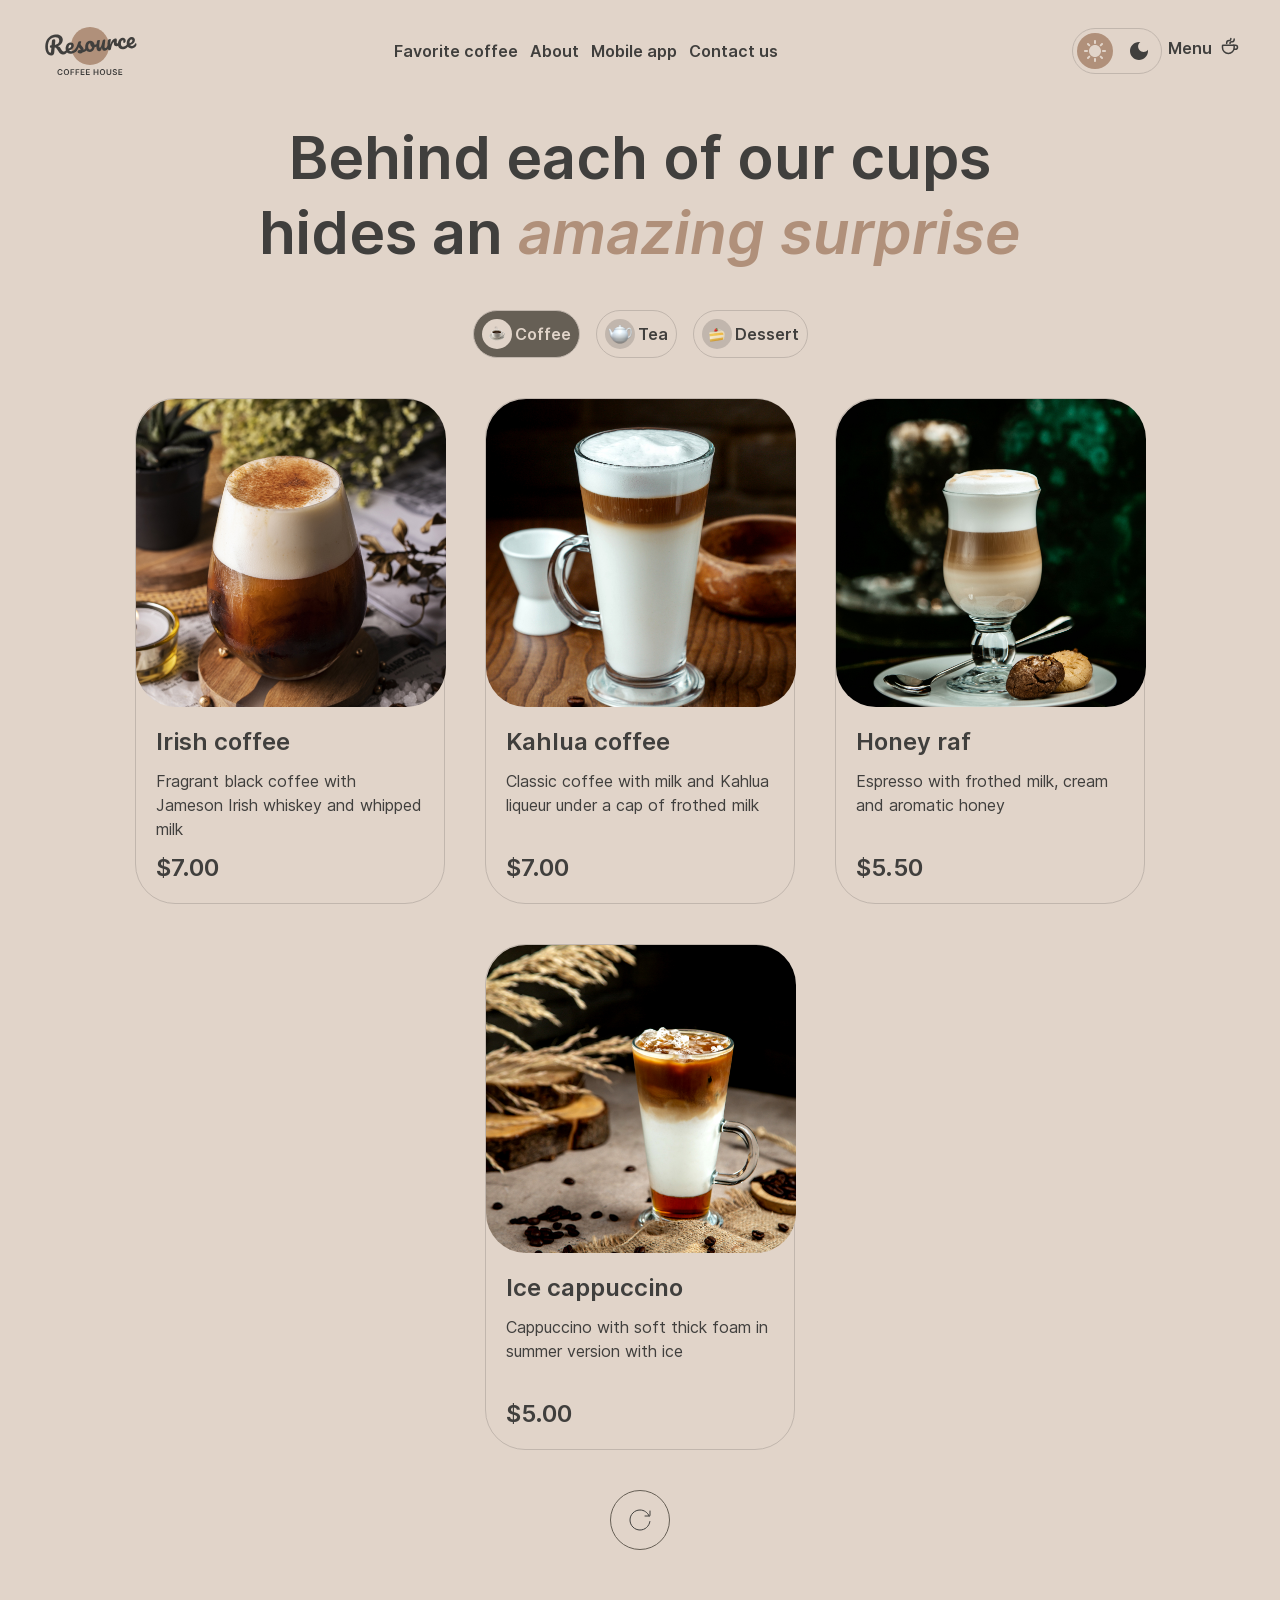
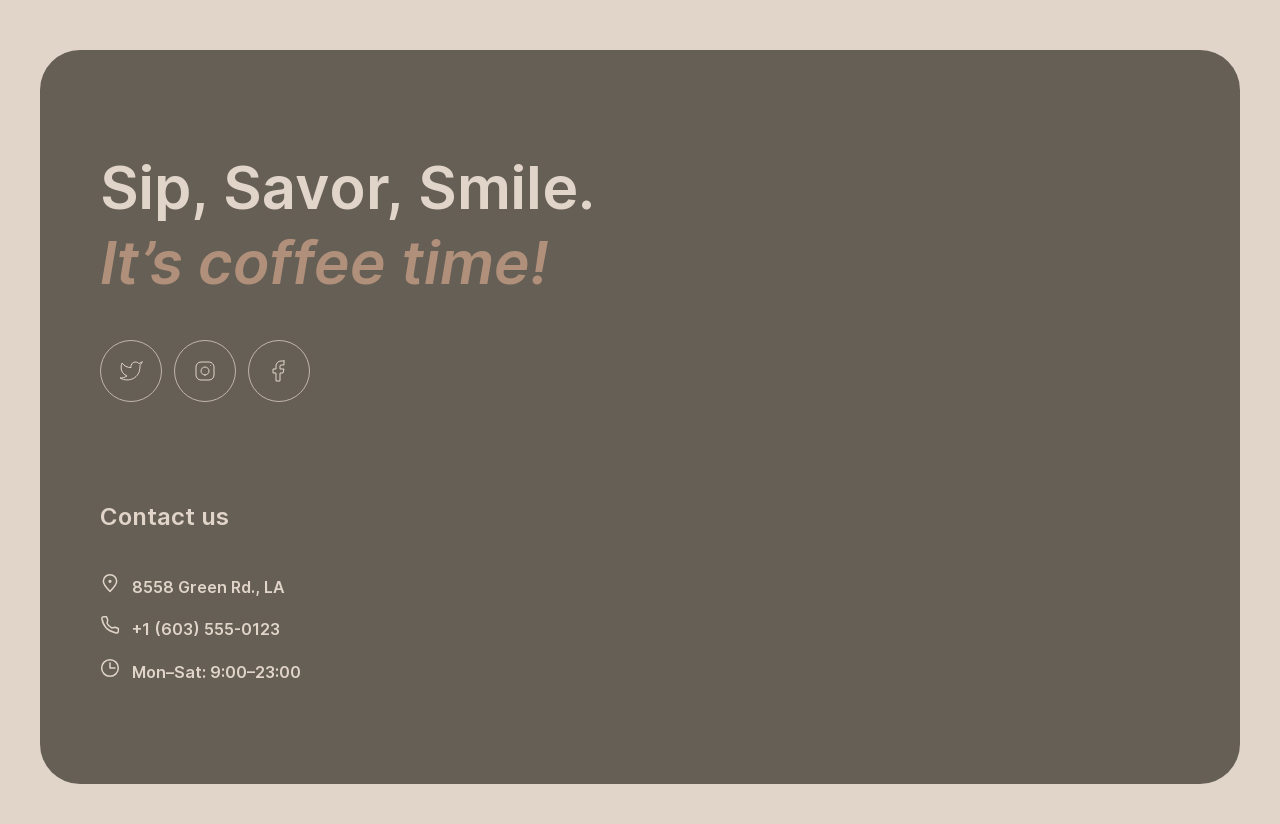
==== commit c19bf740: "feat: add the ability to select multiple additives" ====
--- a/menu/index.html
+++ b/menu/index.html
@@ -78,12 +78,14 @@
     <!-- FAVICON > > > > > > > > -->
 
     <link rel="stylesheet" href="./../css/fonts.css?nocache=2026-09-23_19-55">
-    <link rel="stylesheet" href="./../css/global.css?nocache=2026-09-23_19-55">
-    <link rel="stylesheet" href="./../css/header.css?nocache=2026-09-23_20-30">
+    <link rel="stylesheet" href="./../css/global.css?nocache=2026-09-27_23-45">
+    <link rel="stylesheet" href="./../css/burger.css?nocache=2026-09-28_21-55">
+    <link rel="stylesheet" href="./../css/header.css?nocache=2026-09-28_22-20">
     <link rel="stylesheet" href="./../css/header_mobile.css?nocache=2026-09-23_21-30">
     <link rel="stylesheet" href="./../css/header_table.css?nocache=2026-09-23_20-30">
     <link rel="stylesheet" href="./../css/header_pc.css?nocache=2026-09-23_20-30">
     <link rel="stylesheet" href="./../css/menu.css?nocache=2026-09-23_19-55">
+    <link rel="stylesheet" href="./../css/modal.css?nocache=2026-09-27_23-45">
     <link rel="stylesheet" href="./../css/footer.css?nocache=2026-09-23_19-55">
     <link rel="stylesheet" href="./../css/footer_mobile.css?nocache=2026-09-23_19-55">
     <link rel="stylesheet" href="./../css/footer_table.css?nocache=2026-09-23_19-55">
@@ -92,6 +94,48 @@
 </head>
 
 <body>
+    <script src="./../js/Burger.js?nocache=2026-09-28_22-25"></script>
+    <script>
+        Burger.initCheckKeyPress();
+    </script>
+    <nav id="burger__nav_menu" class="burger__nav_menu" data-is-open="false">
+        <ul>
+            <li>
+                <a onclick="Burger.close()" href="./../#favorite-coffee">Favorite coffee</a>
+            </li>
+            <li>
+                <a onclick="Burger.close()" href="./../#about">About</a>
+            </li>
+            <li>
+                <a onclick="Burger.close()" href="./../#mobile-app">Mobile app</a>
+            </li>
+            <li>
+                <a onclick="Burger.close()" href="#contact-us">Contact us</a>
+            </li>
+        </ul>
+        <ul>
+            <li>
+                <a onclick="Burger.close()" href="./">
+                    Menu
+                    <svg aria-hidden="true" width="20" height="20" viewBox="0 0 20 20" fill="none"
+                        xmlns="http://www.w3.org/2000/svg">
+                        <path
+                            d="M14.167 9.76667V11.6667C14.167 14.8883 11.5553 17.5 8.33366 17.5C5.112 17.5 2.50033 14.8883 2.50033 11.6667V9.76667C2.50033 9.4353 2.76896 9.16667 3.10033 9.16667H13.567C13.8984 9.16667 14.167 9.4353 14.167 9.76667Z"
+                            stroke="#403F3D" stroke-width="1.5" stroke-linecap="round" stroke-linejoin="round"></path>
+                        <path
+                            d="M10.0003 7.50008C10.0003 6.66675 10.5956 5.83341 11.786 5.83341C13.101 5.83341 14.167 4.76743 14.167 3.45246V2.91675"
+                            stroke="#403F3D" stroke-width="1.5" stroke-linecap="round" stroke-linejoin="round"></path>
+                        <path
+                            d="M6.66634 7.5V7.08333C6.66634 5.70262 7.78563 4.58333 9.16634 4.58333C10.0868 4.58333 10.833 3.83714 10.833 2.91667V2.5"
+                            stroke="#403F3D" stroke-width="1.5" stroke-linecap="round" stroke-linejoin="round"></path>
+                        <path
+                            d="M13.333 9.16675H15.4163C16.5669 9.16675 17.4997 10.0995 17.4997 11.2501C17.4997 12.4007 16.5669 13.3334 15.4163 13.3334H14.1663"
+                            stroke="#403F3D" stroke-width="1.5" stroke-linecap="round" stroke-linejoin="round"></path>
+                    </svg>
+                </a>
+            </li>
+        </ul>
+    </nav>
     <script>
         ThemeSwitcher.init();
     </script>
@@ -286,7 +330,7 @@
                                 stroke="#403F3D" stroke-width="1.5" stroke-linecap="round" stroke-linejoin="round" />
                         </svg>
                     </span>
-                    <button class="header__burger">
+                    <button class="header__burger" onclick="Burger.openOrClose(this)">
                         <span></span>
                         <span></span>
                     </button>
@@ -330,8 +374,9 @@
                     </div>
                     <div id="menu_page__products" class="menu_section__items">
                     </div>
-                    <script src="./../js/Products.js?nocache=2026-09-27_18-50"></script>
-                    <script src="./../js/MenuPage.js?nocache=2026-09-27_18-50"></script>
+                    <script src="./../js/Products.js?nocache=2026-09-27_23-45"></script>
+                    <script src="./../js/MenuPage.js?nocache=2026-09-27_23-45"></script>
+                    <script src="./../js/ProductModal.js?nocache=2026-09-30_20-35"></script>
                     <script>
                         MenuPage.render();
                     </script>
--- a/css/global.css
+++ b/css/global.css
@@ -25,20 +25,26 @@
 }
 
 :root {
+    --background-body: #e1d4c9;
+    --background-container: #665f55;
+    --background-modalControl: #665f55;
+    --background-page: #e1d4c9;
+    --border-dark: #665f55;
+    --border-inverse: #665f55;
+    --border-light: #c1b6ad;
+    --border-primary: #c1b6ad;
+    --dark-bg-container: #403f3d;
+    --dark-bg-modal-control: #292826;
+    --dark-bg-modal: #403f3d;
+    --dark-bg-page: #292826;
+    --dark-border-inverse: #c1b6ad;
+    --dark-border-primary: #665f55;
+    --dark-text-accent: #b0907a;
+    --dark-text-primary: #e1d4c9;
     --text-accent: #b0907a;
     --text-dark: #403f3d;
     --text-inverse: #e1d4c9;
     --text-primary: #403f3d;
-    --background-page: #e1d4c9;
-    --background-container: #665f55;
-    --border-primary: #c1b6ad;
-    --border-inverse: #665f55;
-    --dark-border-primary: #665f55;
-    --dark-bg-page: #292826;
-    --dark-text-primary: #e1d4c9;
-    --dark-text-accent: #b0907a;
-    --dark-bg-container: #403f3d;
-    --dark-border-inverse: #c1b6ad;
 }
 
 body[data-theme="light"] {
--- a/css/burger.css
+++ b/css/burger.css
@@ -0,0 +1,82 @@
+.burger__nav_menu {
+    position: fixed;
+    top: -300vh;
+    left: 0;
+    width: 100%;
+    height: calc(100% - 80px);
+    background-color: red;
+
+    transition: all 0.5s ease;
+    z-index: 100;
+
+    background-color: var(--background-body);
+    color: var(--text-dark);
+    opacity: 0;
+
+    display: flex;
+    justify-content: center;
+    align-items: center;
+    flex-direction: column;
+    gap: 100px;
+}
+
+body[data-theme="dark"] .burger__nav_menu {
+    background-color: var(--dark-bg-page);
+    color: var(--dark-text-primary);
+}
+
+.burger__nav_menu>ul {
+    margin: 0;
+    padding: 0;
+
+    display: flex;
+    flex-direction: column;
+    gap: 60px;
+}
+
+.burger__nav_menu>ul>li {
+    list-style-type: none;
+}
+
+.burger__nav_menu>ul>li>a {
+    display: flex;
+    justify-content: center;
+    align-items: center;
+    gap: 16px;
+
+    font-family: Inter;
+    font-weight: 600;
+    font-style: Semi Bold;
+    font-size: 32px;
+    line-height: 125%;
+    letter-spacing: 0%;
+    text-align: center;
+
+    color: inherit;
+    text-decoration: none;
+}
+
+.burger__nav_menu>ul>li>a>svg {
+    width: 40px;
+    height: 40px;
+}
+
+.burger__nav_menu>ul>li>a>svg>path {
+    color: var(--text-dark);
+    transition: all 1s ease;
+}
+
+body[data-theme="dark"] .burger__nav_menu>ul>li>a>svg>path {
+    stroke: var(--dark-text-primary);
+}
+
+@media screen and (max-width: 768.5px) {
+    body[data-burger-open="true"] {
+        overflow: hidden;
+    }
+
+    body[data-burger-open="true"] .burger__nav_menu {
+        top: 80px;
+        opacity: 1;
+    }
+}
--- a/css/header.css
+++ b/css/header.css
@@ -1,6 +1,7 @@
 .header {
     height: 60px;
     padding-top: 20px;
+    padding-bottom: 20px;
 }
 
 .header>div {
@@ -201,12 +202,22 @@
     position: relative;
 }
 
+body[data-theme="dark"] .header__burger {
+    border-color: var(--dark-border-inverse);
+}
+
 .header__burger>span {
     display: block;
     width: 16px;
     height: 2px;
     background-color: var(--text-primary);
     position: absolute;
+
+    transition: all 0.5s ease;
+}
+
+body[data-theme="dark"] .header__burger>span {
+    background-color: var(--dark-border-inverse);
 }
 
 .header__burger>span:first-child {
@@ -221,6 +232,18 @@
     transform: translateX(-50%);
 }
 
+body[data-burger-open="true"] .header__burger>span:first-child {
+    top: 20px;
+    left: calc(50% - 8px);
+    transform: translateY(0) rotate(-45deg);
+}
+
+body[data-burger-open="true"] .header__burger>span:last-child {
+    top: 20px;
+    left: calc(50% - 8px);
+    transform: translateY(0) rotate(45deg);
+}
+
 @media screen and (max-width: 768px) {
     .header__burger {
         margin-left: 24px;
--- a/css/modal.css
+++ b/css/modal.css
@@ -0,0 +1,314 @@
+body[data-no-scroll-on-open-modal="true"] {
+    overflow: hidden;
+}
+
+.modal[open] {
+    display: flex;
+}
+
+.modal {
+    background-color: transparent;
+    border: none;
+    margin: auto;
+    padding: 0;
+
+    z-index: 10;
+
+    position: fixed;
+    top: 0;
+    left: 0;
+    width: 100%;
+    height: 100%;
+
+    display: none;
+    justify-content: center;
+    align-items: center;
+}
+
+.modal__overlay {
+    background: #29292999;
+
+    position: fixed;
+    top: 0;
+    left: 0;
+    width: 100%;
+    height: 100%;
+}
+
+.modal__wrapper {
+    z-index: 12;
+    position: relative;
+}
+
+.modal__body {
+    overflow-y: scroll;
+
+    background-color: var(--background-body);
+    color: var(--text-dark);
+    padding: 16px;
+    border-radius: 40px;
+
+    display: flex;
+    gap: 20px;
+}
+
+body[data-theme="dark"] .modal__body {
+    background-color: var(--dark-bg-modal);
+    color: var(--dark-text-primary);
+}
+
+.modal__image_block {
+    width: 310px;
+    height: 310px;
+    border-radius: 40px;
+    overflow: hidden;
+}
+
+.modal__image_block>img {
+    max-width: 310px;
+    max-height: 310px;
+    width: auto;
+    height: auto;
+}
+
+.modal__text_block {
+    display: flex;
+    flex-direction: column;
+    gap: 20px;
+}
+
+.modal__body::-webkit-scrollbar {
+    width: 0;
+}
+
+.modal__product_name_and_description {
+    display: flex;
+    flex-direction: column;
+    gap: 12px;
+}
+
+.modal__product_name {
+    font-family: Inter;
+    font-weight: 600;
+    font-style: Semi Bold;
+    font-size: 24px;
+    line-height: 125%;
+    letter-spacing: 0%;
+}
+
+.modal__product_description {
+    font-family: Inter;
+    font-weight: 400;
+    font-style: Regular;
+    font-size: 16px;
+    line-height: 150%;
+    letter-spacing: 0%;
+}
+
+.modal__price_block {
+    display: flex;
+    flex-direction: column;
+    gap: 8px;
+}
+
+.modal__price_block_title {
+    font-family: Inter;
+    font-weight: 400;
+    font-style: Regular;
+    font-size: 16px;
+    line-height: 150%;
+    letter-spacing: 0%;
+}
+
+.modal__price_block>ul {
+    margin: 0;
+    padding: 0;
+    display: flex;
+    gap: 8px;
+    flex-wrap: wrap;
+}
+
+.modal__price_block>ul>li {
+    list-style-type: none;
+}
+
+.modal__price_block>ul>li>button {
+    border: 1px solid var(--border-light);
+    background-color: transparent;
+    color: var(--text-dark);
+
+    display: flex;
+    align-items: center;
+    gap: 8px;
+    height: 46px;
+    border-radius: 100px;
+    padding: 8px 16px 8px 8px;
+
+    font-family: Inter;
+    font-weight: 600;
+    font-style: Semi Bold;
+    font-size: 16px;
+    line-height: 150%;
+    letter-spacing: 0%;
+
+    transition: all 0.5s ease;
+}
+
+body[data-theme="dark"] .modal__price_block>ul>li>button {
+    border-color: var(--dark-border-primary);
+    color: var(--dark-text-primary);
+}
+
+.modal__price_block>ul>li>button[data-is-selected="true"] {
+    background-color: var(--background-modalControl);
+    color: var(--text-inverse);
+}
+
+body[data-theme="dark"] .modal__price_block>ul>li>button[data-is-selected="true"] {
+    background-color: var(--dark-bg-modal-control);
+    border-color: var(--dark-bg-container);
+}
+
+.modal__price_block>ul>li>button>span {
+    background-color: var(--border-light);
+    color: var(--text-dark);
+    width: 30px;
+    height: 30px;
+    display: flex;
+    justify-content: center;
+    align-items: center;
+    border-radius: 50%;
+
+    font-family: Inter;
+    font-weight: 600;
+    font-style: Semi Bold;
+    font-size: 16px;
+    line-height: 150%;
+    letter-spacing: 0%;
+    text-align: center;
+    vertical-align: middle;
+
+    transition: all 0.5s ease;
+}
+
+body[data-theme="dark"] .modal__price_block>ul>li>button>span {
+    background-color: var(--dark-border-primary);
+    color: var(--dark-text-primary);
+}
+
+.modal__price_block>ul>li>button[data-is-selected="true"]>span {
+    background-color: var(--background-page);
+}
+
+body[data-theme="dark"] .modal__price_block>ul>li>button[data-is-selected="true"]>span {
+    background-color: var(--dark-bg-container);
+    color: var(--dark-text-primary);
+}
+
+.modal__total_block {
+    font-family: Inter;
+    font-weight: 600;
+    font-style: Semi Bold;
+    font-size: 24px;
+    line-height: 125%;
+    letter-spacing: 0%;
+
+    display: flex;
+    justify-content: space-between;
+}
+
+.modal__disclaimer {
+    display: flex;
+    gap: 8px;
+
+    font-family: Inter;
+    font-weight: 600;
+    font-style: Semi Bold;
+    font-size: 10px;
+    line-height: 140%;
+    letter-spacing: 0%;
+    vertical-align: middle;
+
+    border-top: 1px solid var(--border-primary);
+    padding: 12px 0;
+}
+
+.modal__close_button {
+    border: 1px solid var(--border-dark);
+    background-color: transparent;
+    padding: 10px 0;
+    border-radius: 100px;
+
+    transition: all 0.5s ease;
+
+    font-family: Inter;
+    font-weight: 600;
+    font-style: Semi Bold;
+    font-size: 16px;
+    line-height: 150%;
+    letter-spacing: 0%;
+    text-align: center;
+}
+
+body[data-theme="dark"] .modal__close_button {
+    border-color: var(--dark-border-primary);
+    color: var(--dark-text-primary);
+}
+
+.modal__close_button:hover {
+    background-color: var(--border-dark);
+    color: var(--background-body);
+}
+
+body[data-theme="dark"] .modal__close_button:hover {
+    border-color: var(--dark-bg-container);
+    color: var(--dark-text-inverse);
+}
+
+/* mobile */
+@media screen and (max-width: 768px) {
+    .modal__body {
+        width: calc(342px - 16px * 2);
+        max-height: calc(626px - 16px * 2);
+    }
+
+    .modal__image_block {
+        display: none;
+    }
+
+    .modal__close_button {
+        max-width: 310px;
+    }
+}
+
+/* table */
+@media screen and (min-width: 768.5px) and (max-width: 1439px) {
+    .modal__body {
+        width: calc(688px - 16px * 2);
+        max-height: calc(626px - 16px * 2);
+    }
+
+    .modal__text_block {
+        max-width: 326px;
+    }
+
+    .modal__close_button {
+        max-width: 326px;
+    }
+}
+
+/* pc */
+@media screen and (min-width: 1439px) {
+    .modal__body {
+        width: calc(800px - 16px * 2);
+        max-height: calc(504px - 16px * 2);
+    }
+
+    .modal__text_block {
+        max-width: 438px;
+    }
+
+    .modal__close_button {
+        max-width: 438px;
+    }
+}
